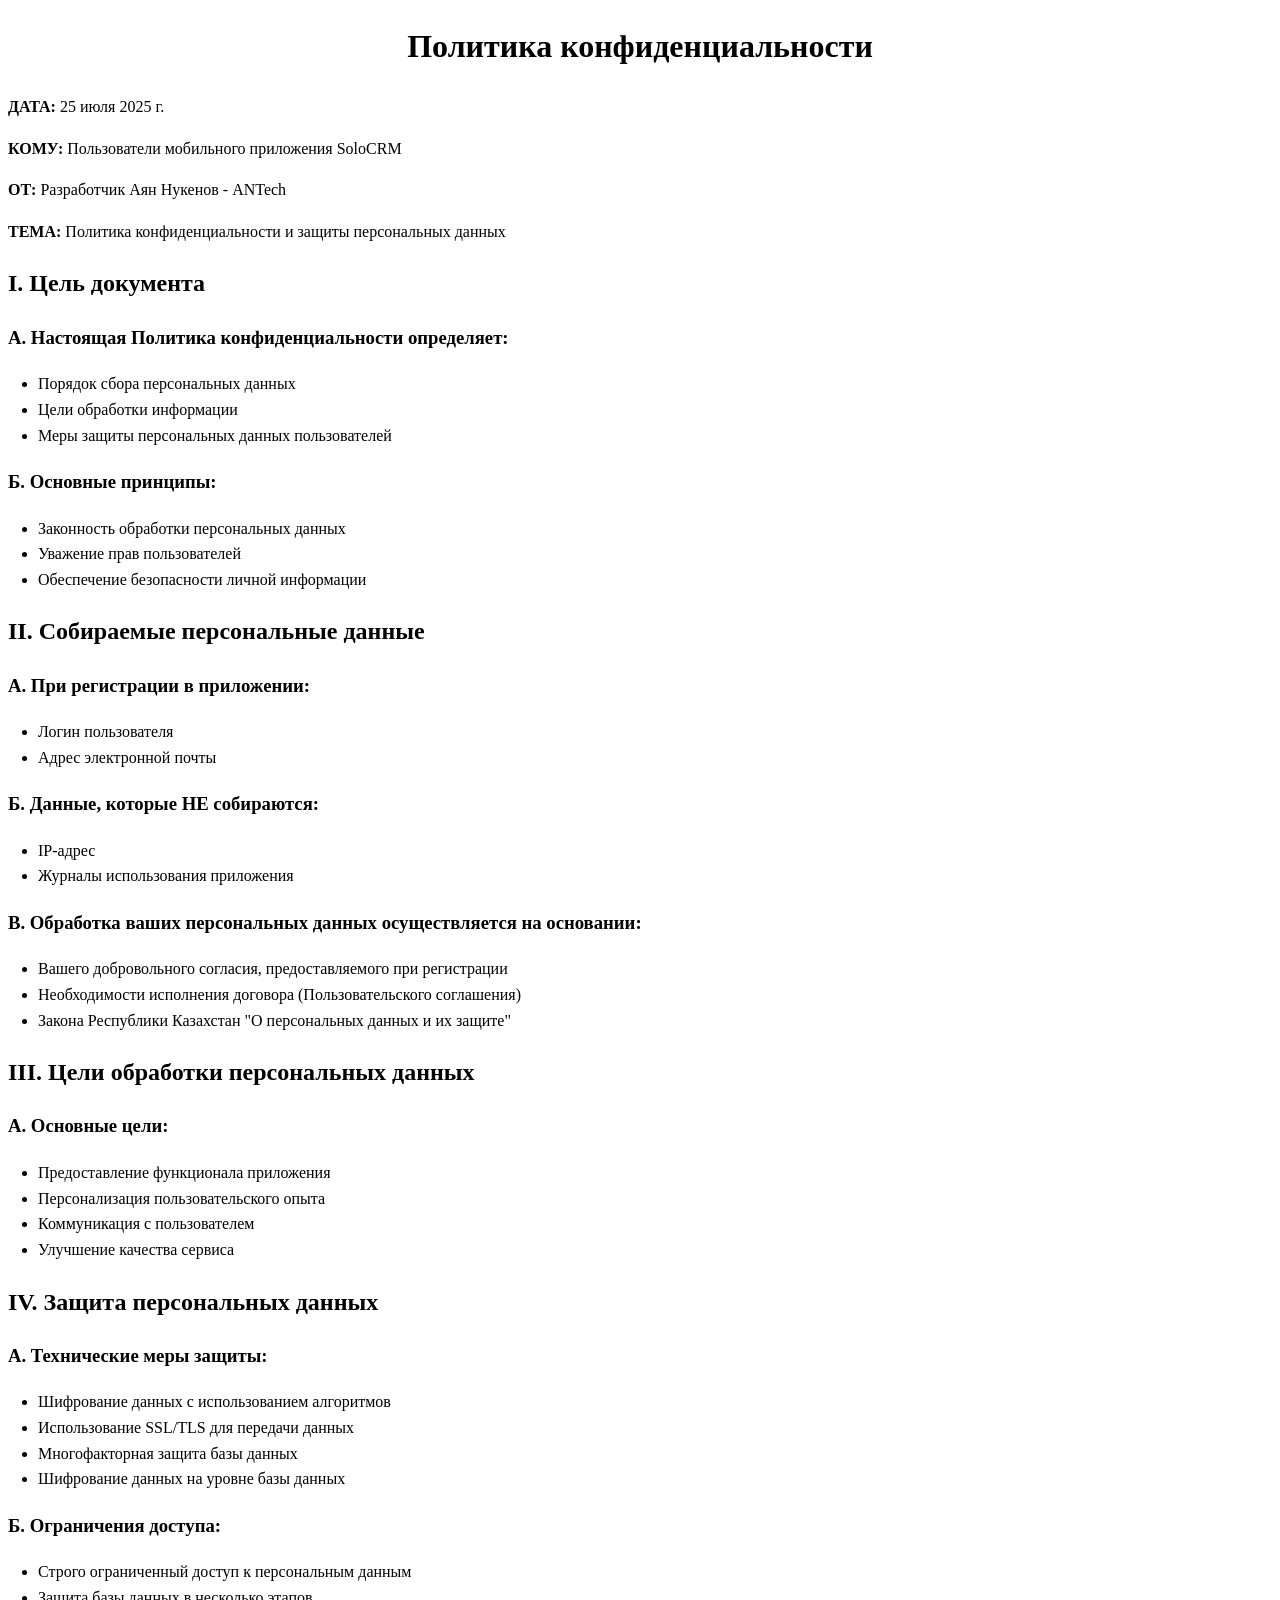
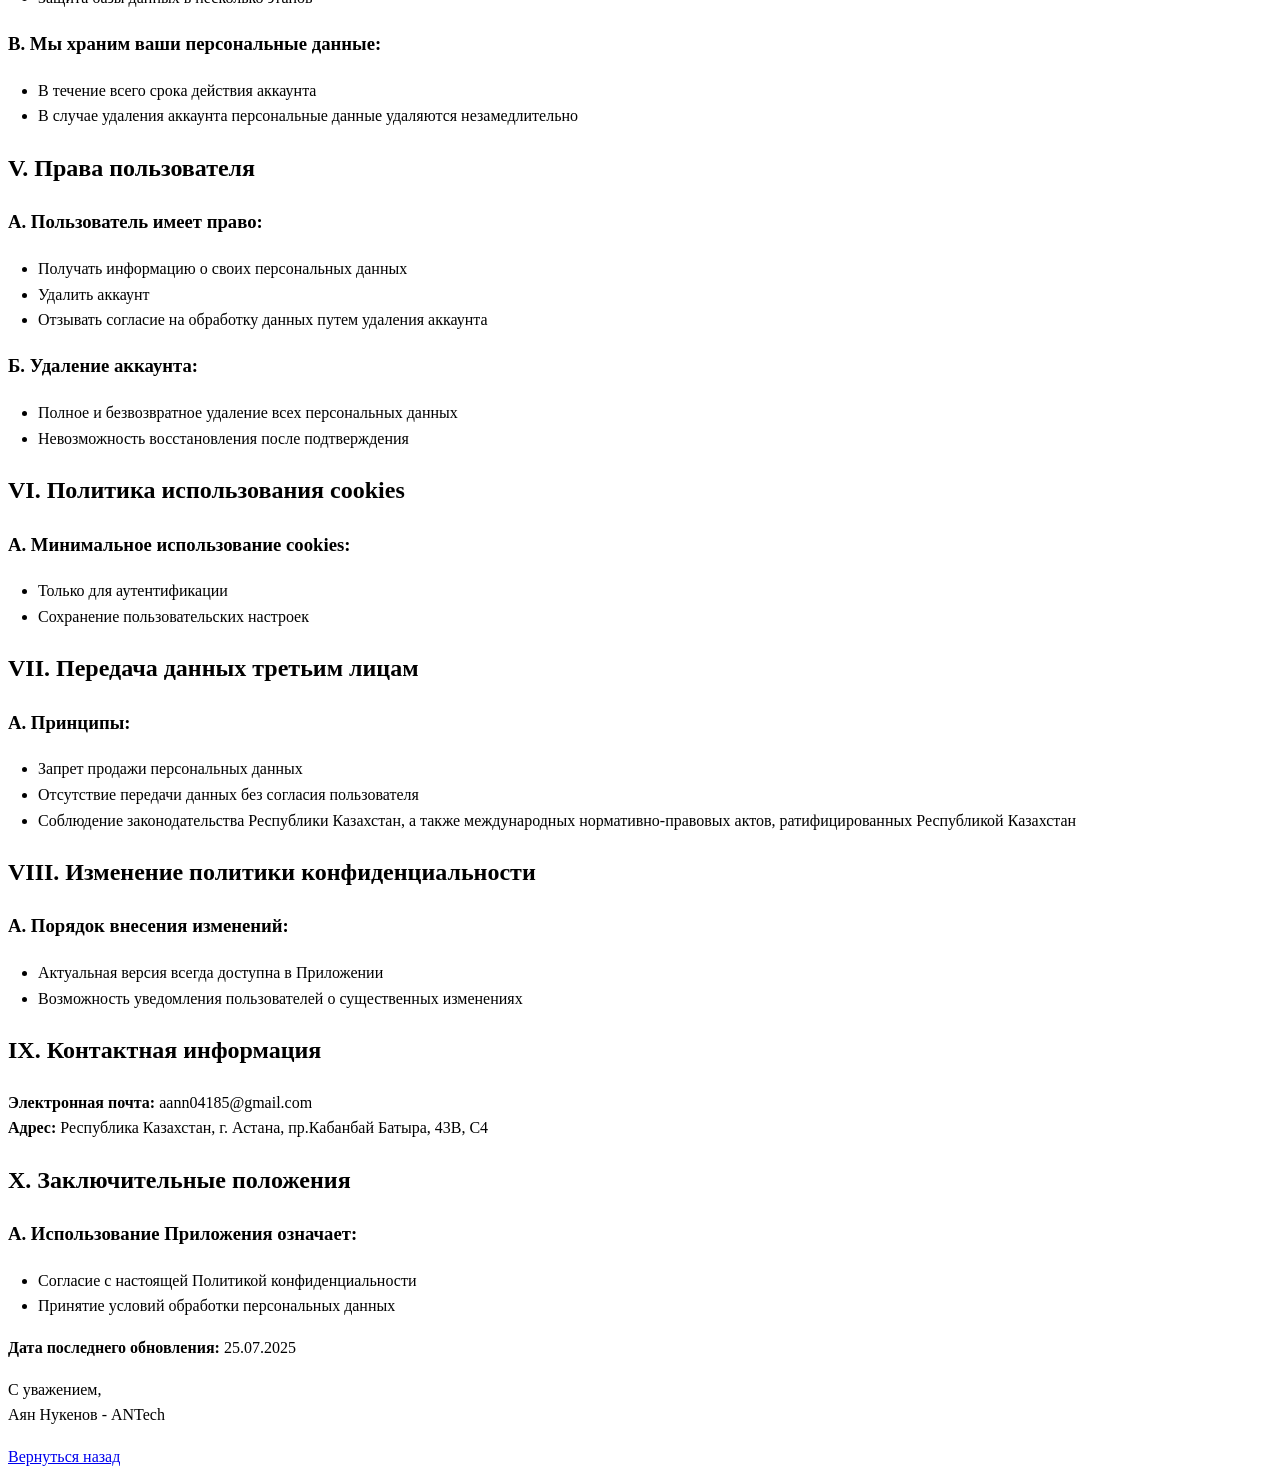
==== privacy-policy.html @ 10c6ee3a "Добавление двух страниц и стилей" ====
<!DOCTYPE html>  
<html lang="ru">  
<head>  
    <meta charset="UTF-8">  
    <meta name="viewport" content="width=device-width, initial-scale=1.0">  
    <title>Политика конфиденциальности</title>  
    <link rel="stylesheet" href="styles.css">  
    <style>  
        .document {  
            text-align: left;  
            line-height: 1.6;  
        }  
        .document h1 {  
            text-align: center;  
        }  
        .document h2 {  
            margin-top: 20px;  
            color: #000000;  
        }  
        .document ul {  
            padding-left: 30px;  
        }  
    </style>  
</head>  
<body>  
    <div class="document">  
        <h1>Политика конфиденциальности</h1>  

        <p><strong>ДАТА:</strong> 25 июля 2025 г.</p>  
        <p><strong>КОМУ:</strong> Пользователи мобильного приложения SoloCRM</p>  
        <p><strong>ОТ:</strong> Разработчик Аян Нукенов - ANTech</p>  
        <p><strong>ТЕМА:</strong> Политика конфиденциальности и защиты персональных данных</p>  

        <h2>I. Цель документа</h2>  

        <h3>А. Настоящая Политика конфиденциальности определяет:</h3>  
        <ul>  
            <li>Порядок сбора персональных данных</li>  
            <li>Цели обработки информации</li>  
            <li>Меры защиты персональных данных пользователей</li>  
        </ul>  

        <h3>Б. Основные принципы:</h3>  
        <ul>  
            <li>Законность обработки персональных данных</li>  
            <li>Уважение прав пользователей</li>  
            <li>Обеспечение безопасности личной информации</li>  
        </ul>  

        <h2>II. Собираемые персональные данные</h2>  

        <h3>А. При регистрации в приложении:</h3>  
        <ul>  
            <li>Логин пользователя</li>  
            <li>Адрес электронной почты</li>  
        </ul>  

        <h3>Б. Данные, которые НЕ собираются:</h3>  
        <ul>  
            <li>IP-адрес</li>  
            <li>Журналы использования приложения</li>  
        </ul>  

        <h3>В. Обработка ваших персональных данных осуществляется на основании:</h3>  
        <ul>  
            <li>Вашего добровольного согласия, предоставляемого при регистрации</li>  
            <li>Необходимости исполнения договора (Пользовательского соглашения)</li>  
            <li>Закона Республики Казахстан "О персональных данных и их защите"</li>  
        </ul>  

        <h2>III. Цели обработки персональных данных</h2>  

        <h3>А. Основные цели:</h3>  
        <ul>  
            <li>Предоставление функционала приложения</li>  
            <li>Персонализация пользовательского опыта</li>  
            <li>Коммуникация с пользователем</li>  
            <li>Улучшение качества сервиса</li>  
        </ul>  

        <h2>IV. Защита персональных данных</h2>  

        <h3>А. Технические меры защиты:</h3>  
        <ul>  
            <li>Шифрование данных с использованием алгоритмов</li>  
            <li>Использование SSL/TLS для передачи данных</li>  
            <li>Многофакторная защита базы данных</li>  
            <li>Шифрование данных на уровне базы данных</li>  
        </ul>  

        <h3>Б. Ограничения доступа:</h3>  
        <ul>  
            <li>Строго ограниченный доступ к персональным данным</li>  
            <li>Защита базы данных в несколько этапов</li>  
        </ul>  

        <h3>В. Мы храним ваши персональные данные: </h3>  
        <ul>  
            <li>В течение всего срока действия аккаунта</li>  
            <li>В случае удаления аккаунта персональные данные удаляются незамедлительно</li>  
        </ul>  

        <h2>V. Права пользователя</h2>  

        <h3>А. Пользователь имеет право:</h3>  
        <ul>  
            <li>Получать информацию о своих персональных данных</li>  
            <li>Удалить аккаунт</li>  
            <li>Отзывать согласие на обработку данных путем удаления аккаунта</li>  
        </ul>  

        <h3>Б. Удаление аккаунта:</h3>  
        <ul>  
            <li>Полное и безвозвратное удаление всех персональных данных</li>  
            <li>Невозможность восстановления после подтверждения</li>  
        </ul>  

        <h2>VI. Политика использования cookies</h2>  

        <h3>А. Минимальное использование cookies:</h3>  
        <ul>  
            <li>Только для аутентификации</li>  
            <li>Сохранение пользовательских настроек</li>  
        </ul>  

        <h2>VII. Передача данных третьим лицам</h2>  

        <h3>А. Принципы:</h3>  
        <ul>  
            <li>Запрет продажи персональных данных</li>  
            <li>Отсутствие передачи данных без согласия пользователя</li>  
            <li>Соблюдение законодательства Республики Казахстан, а также международных нормативно-правовых актов, ратифицированных Республикой Казахстан</li>  
        </ul>  

        <h2>VIII. Изменение политики конфиденциальности</h2>  

        <h3>А. Порядок внесения изменений:</h3>  
        <ul>  
            <li>Актуальная версия всегда доступна в Приложении</li>  
            <li>Возможность уведомления пользователей о существенных изменениях</li>  
        </ul>  

        <h2>IX. Контактная информация</h2>  

        <p><strong>Электронная почта:</strong> aann04185@gmail.com<br> 
        <strong>Адрес:</strong> Республика Казахстан, г. Астана, пр.Кабанбай Батыра, 43В, С4</p>  

        <h2>X. Заключительные положения</h2>  

        <h3>А. Использование Приложения означает:</h3>  
        <ul>  
            <li>Согласие с настоящей Политикой конфиденциальности</li>  
            <li>Принятие условий обработки персональных данных</li>  
        </ul>  

        <p><strong>Дата последнего обновления:</strong> 25.07.2025</p>  

        <p>С уважением,<br>  
        Аян Нукенов - ANTech</p>  

        <a href="index.html" class="btn">Вернуться назад</a>  
    </div>  
</body>  
</html>
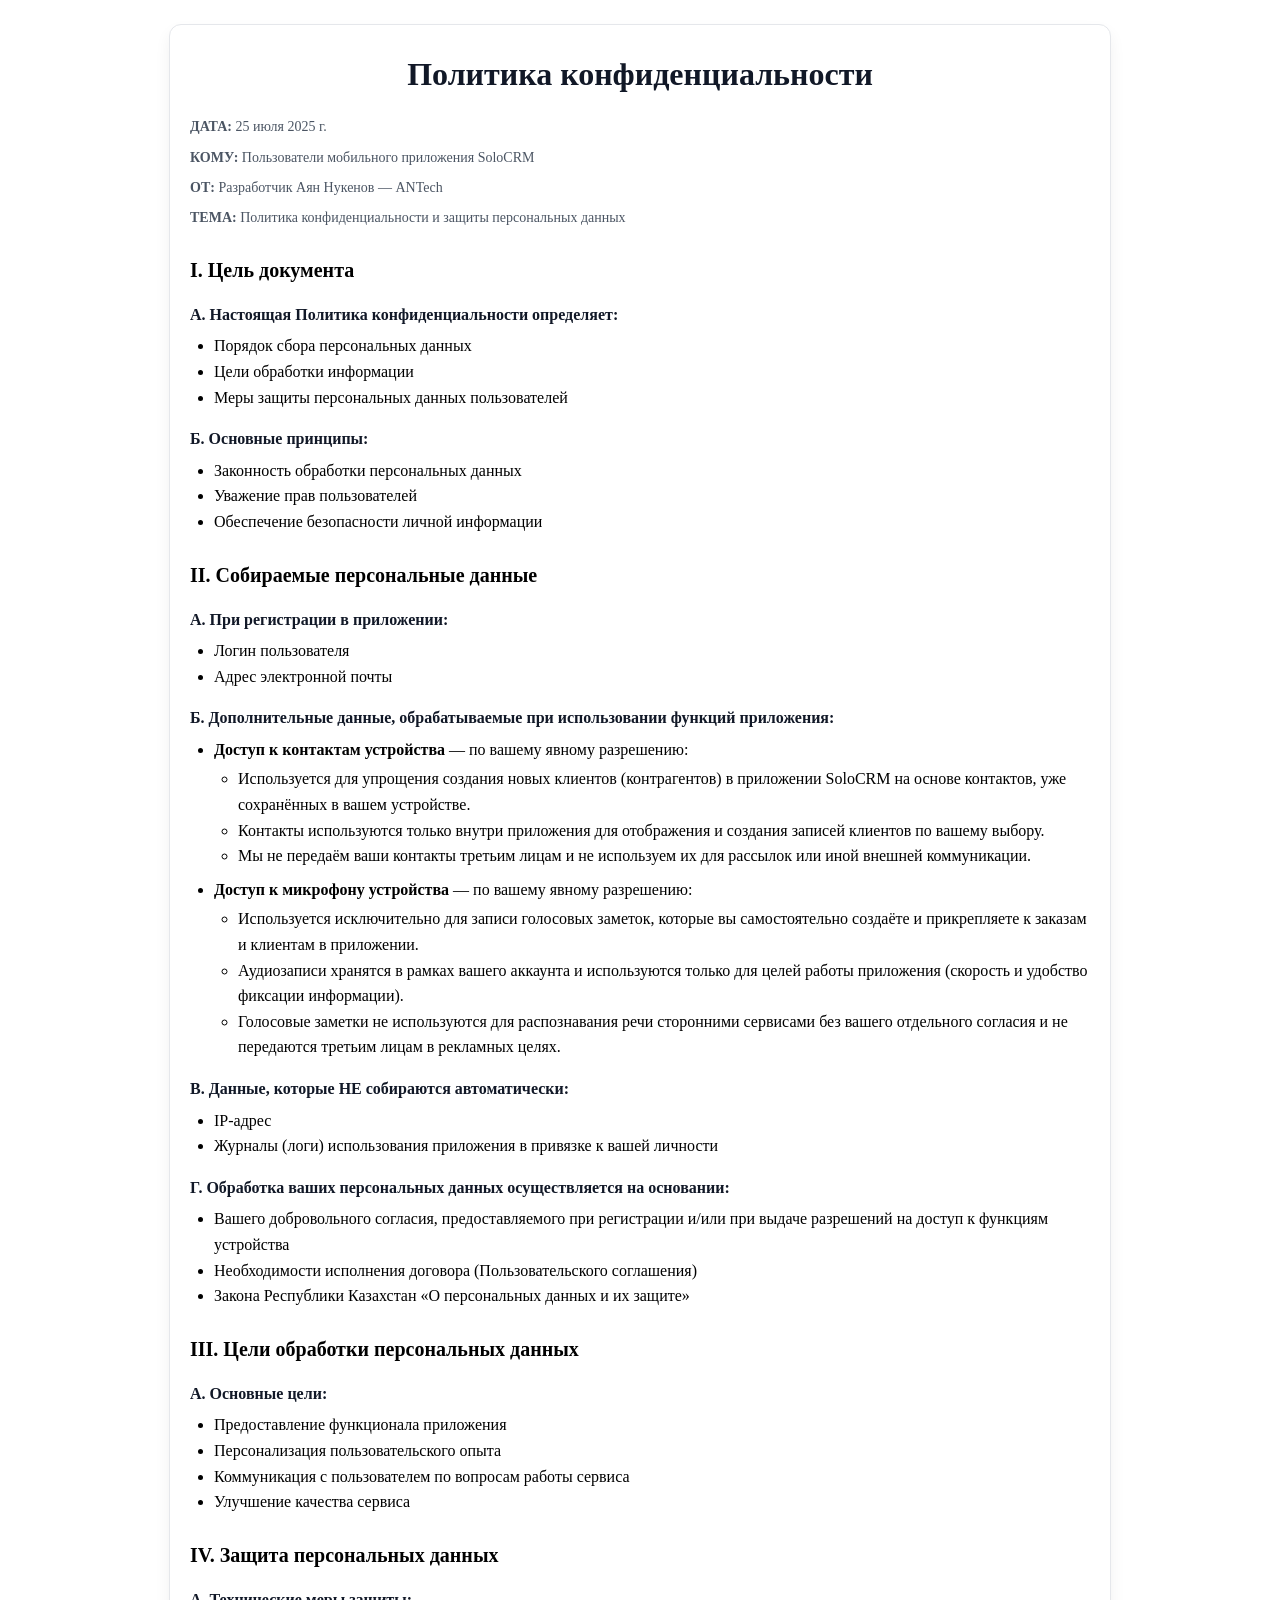
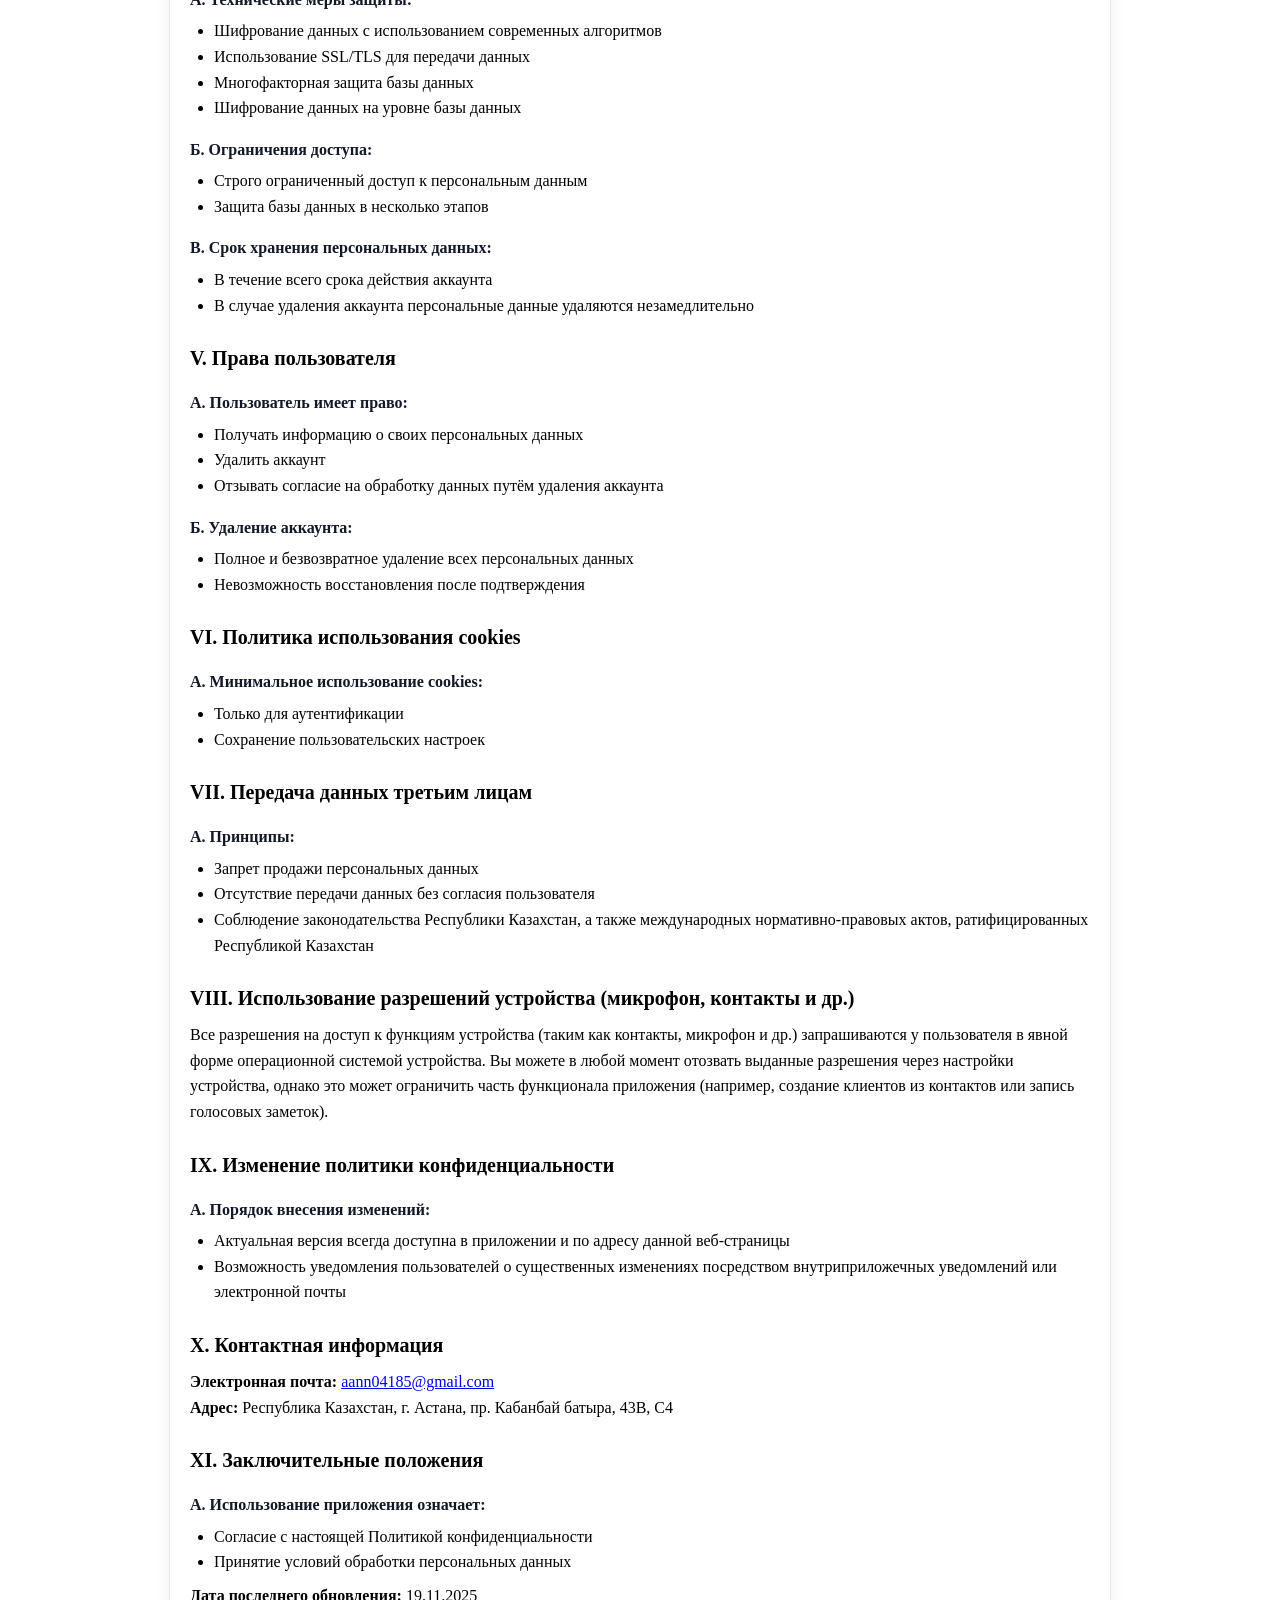
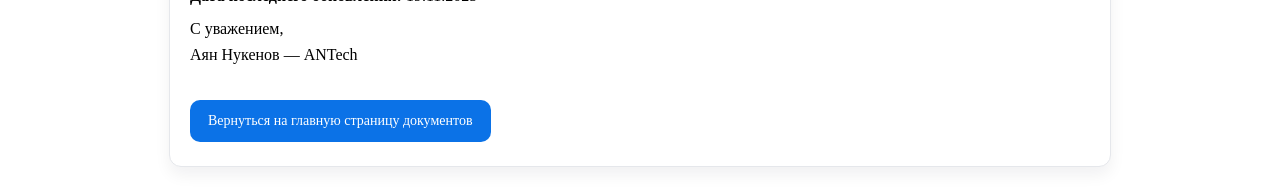
==== commit d1a7710d: "Изменения в документах" ====
--- a/privacy-policy.html
+++ b/privacy-policy.html
@@ -1,164 +1,243 @@
-<!DOCTYPE html>  
-<html lang="ru">  
-<head>  
-    <meta charset="UTF-8">  
-    <meta name="viewport" content="width=device-width, initial-scale=1.0">  
-    <title>Политика конфиденциальности</title>  
-    <link rel="stylesheet" href="styles.css">  
-    <style>  
-        .document {  
-            text-align: left;  
-            line-height: 1.6;  
-        }  
-        .document h1 {  
-            text-align: center;  
-        }  
-        .document h2 {  
-            margin-top: 20px;  
-            color: #000000;  
-        }  
-        .document ul {  
-            padding-left: 30px;  
-        }  
-    </style>  
-</head>  
-<body>  
-    <div class="document">  
-        <h1>Политика конфиденциальности</h1>  
-
-        <p><strong>ДАТА:</strong> 25 июля 2025 г.</p>  
-        <p><strong>КОМУ:</strong> Пользователи мобильного приложения SoloCRM</p>  
-        <p><strong>ОТ:</strong> Разработчик Аян Нукенов - ANTech</p>  
-        <p><strong>ТЕМА:</strong> Политика конфиденциальности и защиты персональных данных</p>  
-
-        <h2>I. Цель документа</h2>  
-
-        <h3>А. Настоящая Политика конфиденциальности определяет:</h3>  
-        <ul>  
-            <li>Порядок сбора персональных данных</li>  
-            <li>Цели обработки информации</li>  
-            <li>Меры защиты персональных данных пользователей</li>  
-        </ul>  
-
-        <h3>Б. Основные принципы:</h3>  
-        <ul>  
-            <li>Законность обработки персональных данных</li>  
-            <li>Уважение прав пользователей</li>  
-            <li>Обеспечение безопасности личной информации</li>  
-        </ul>  
-
-        <h2>II. Собираемые персональные данные</h2>  
-
-        <h3>А. При регистрации в приложении:</h3>  
-        <ul>  
-            <li>Логин пользователя</li>  
-            <li>Адрес электронной почты</li>  
-        </ul>  
-
-        <h3>Б. Данные, которые НЕ собираются:</h3>  
-        <ul>  
-            <li>IP-адрес</li>  
-            <li>Журналы использования приложения</li>  
-        </ul>  
-
-        <h3>В. Обработка ваших персональных данных осуществляется на основании:</h3>  
-        <ul>  
-            <li>Вашего добровольного согласия, предоставляемого при регистрации</li>  
-            <li>Необходимости исполнения договора (Пользовательского соглашения)</li>  
-            <li>Закона Республики Казахстан "О персональных данных и их защите"</li>  
-        </ul>  
-
-        <h2>III. Цели обработки персональных данных</h2>  
-
-        <h3>А. Основные цели:</h3>  
-        <ul>  
-            <li>Предоставление функционала приложения</li>  
-            <li>Персонализация пользовательского опыта</li>  
-            <li>Коммуникация с пользователем</li>  
-            <li>Улучшение качества сервиса</li>  
-        </ul>  
-
-        <h2>IV. Защита персональных данных</h2>  
-
-        <h3>А. Технические меры защиты:</h3>  
-        <ul>  
-            <li>Шифрование данных с использованием алгоритмов</li>  
-            <li>Использование SSL/TLS для передачи данных</li>  
-            <li>Многофакторная защита базы данных</li>  
-            <li>Шифрование данных на уровне базы данных</li>  
-        </ul>  
-
-        <h3>Б. Ограничения доступа:</h3>  
-        <ul>  
-            <li>Строго ограниченный доступ к персональным данным</li>  
-            <li>Защита базы данных в несколько этапов</li>  
-        </ul>  
-
-        <h3>В. Мы храним ваши персональные данные: </h3>  
-        <ul>  
-            <li>В течение всего срока действия аккаунта</li>  
-            <li>В случае удаления аккаунта персональные данные удаляются незамедлительно</li>  
-        </ul>  
-
-        <h2>V. Права пользователя</h2>  
-
-        <h3>А. Пользователь имеет право:</h3>  
-        <ul>  
-            <li>Получать информацию о своих персональных данных</li>  
-            <li>Удалить аккаунт</li>  
-            <li>Отзывать согласие на обработку данных путем удаления аккаунта</li>  
-        </ul>  
-
-        <h3>Б. Удаление аккаунта:</h3>  
-        <ul>  
-            <li>Полное и безвозвратное удаление всех персональных данных</li>  
-            <li>Невозможность восстановления после подтверждения</li>  
-        </ul>  
-
-        <h2>VI. Политика использования cookies</h2>  
-
-        <h3>А. Минимальное использование cookies:</h3>  
-        <ul>  
-            <li>Только для аутентификации</li>  
-            <li>Сохранение пользовательских настроек</li>  
-        </ul>  
-
-        <h2>VII. Передача данных третьим лицам</h2>  
-
-        <h3>А. Принципы:</h3>  
-        <ul>  
-            <li>Запрет продажи персональных данных</li>  
-            <li>Отсутствие передачи данных без согласия пользователя</li>  
-            <li>Соблюдение законодательства Республики Казахстан, а также международных нормативно-правовых актов, ратифицированных Республикой Казахстан</li>  
-        </ul>  
-
-        <h2>VIII. Изменение политики конфиденциальности</h2>  
-
-        <h3>А. Порядок внесения изменений:</h3>  
-        <ul>  
-            <li>Актуальная версия всегда доступна в Приложении</li>  
-            <li>Возможность уведомления пользователей о существенных изменениях</li>  
-        </ul>  
-
-        <h2>IX. Контактная информация</h2>  
-
-        <p><strong>Электронная почта:</strong> aann04185@gmail.com<br> 
-        <strong>Адрес:</strong> Республика Казахстан, г. Астана, пр.Кабанбай Батыра, 43В, С4</p>  
-
-        <h2>X. Заключительные положения</h2>  
-
-        <h3>А. Использование Приложения означает:</h3>  
-        <ul>  
-            <li>Согласие с настоящей Политикой конфиденциальности</li>  
-            <li>Принятие условий обработки персональных данных</li>  
-        </ul>  
-
-        <p><strong>Дата последнего обновления:</strong> 25.07.2025</p>  
-
-        <p>С уважением,<br>  
-        Аян Нукенов - ANTech</p>  
-
-        <a href="index.html" class="btn">Вернуться назад</a>  
-    </div>  
-</body>  
-</html>  +<!DOCTYPE html>
+<html lang="ru">
+<head>
+    <meta charset="UTF-8">
+    <meta name="viewport" content="width=device-width, initial-scale=1.0">
+    <title>Политика конфиденциальности</title>
+    <link rel="stylesheet" href="styles.css">
+    <style>
+        .document {
+            text-align: left;
+            line-height: 1.6;
+            background: #ffffff;
+            padding: 24px 20px;
+            border-radius: 12px;
+            max-width: 900px;
+            margin: 24px auto;
+            box-shadow: 0 8px 16px rgba(15, 23, 42, 0.06);
+            border: 1px solid #e5e7eb;
+        }
+        .document h1 {
+            text-align: center;
+            margin-top: 0;
+            margin-bottom: 16px;
+            color: #111827;
+        }
+        .document h2 {
+            margin-top: 24px;
+            margin-bottom: 8px;
+            color: #000000;
+            font-size: 20px;
+        }
+        .document h3 {
+            margin-top: 16px;
+            margin-bottom: 6px;
+            font-size: 16px;
+            color: #111827;
+        }
+        .document ul {
+            padding-left: 24px;
+            margin-top: 4px;
+            margin-bottom: 8px;
+        }
+        .document p {
+            margin-top: 4px;
+            margin-bottom: 8px;
+        }
+        .meta-row {
+            font-size: 14px;
+            color: #4b5563;
+        }
+        .btn-back {
+            display: inline-block;
+            margin-top: 24px;
+            padding: 10px 18px;
+            border-radius: 10px;
+            background-color: #0b72e7;
+            color: #ffffff;
+            text-decoration: none;
+            font-size: 14px;
+            font-weight: 500;
+            transition:
+                background-color 0.2s ease,
+                box-shadow 0.2s ease,
+                transform 0.1s ease;
+        }
+        .btn-back:hover {
+            background-color: #0859b5;
+            transform: translateY(-1px);
+            box-shadow: 0 8px 16px rgba(37, 99, 235, 0.35);
+        }
+    </style>
+</head>
+<body>
+    <div class="document">
+        <h1>Политика конфиденциальности</h1>
+
+        <p class="meta-row"><strong>ДАТА:</strong> 25 июля 2025 г.</p>
+        <p class="meta-row"><strong>КОМУ:</strong> Пользователи мобильного приложения SoloCRM</p>
+        <p class="meta-row"><strong>ОТ:</strong> Разработчик Аян Нукенов — ANTech</p>
+        <p class="meta-row"><strong>ТЕМА:</strong> Политика конфиденциальности и защиты персональных данных</p>
+
+        <h2>I. Цель документа</h2>
+
+        <h3>А. Настоящая Политика конфиденциальности определяет:</h3>
+        <ul>
+            <li>Порядок сбора персональных данных</li>
+            <li>Цели обработки информации</li>
+            <li>Меры защиты персональных данных пользователей</li>
+        </ul>
+
+        <h3>Б. Основные принципы:</h3>
+        <ul>
+            <li>Законность обработки персональных данных</li>
+            <li>Уважение прав пользователей</li>
+            <li>Обеспечение безопасности личной информации</li>
+        </ul>
+
+        <h2>II. Собираемые персональные данные</h2>
+
+        <h3>А. При регистрации в приложении:</h3>
+        <ul>
+            <li>Логин пользователя</li>
+            <li>Адрес электронной почты</li>
+        </ul>
+
+        <h3>Б. Дополнительные данные, обрабатываемые при использовании функций приложения:</h3>
+        <ul>
+            <li>
+                <strong>Доступ к контактам устройства</strong> — по вашему явному разрешению:
+                <ul>
+                    <li>Используется для упрощения создания новых клиентов (контрагентов) в приложении SoloCRM на основе контактов, уже сохранённых в вашем устройстве.</li>
+                    <li>Контакты используются только внутри приложения для отображения и создания записей клиентов по вашему выбору.</li>
+                    <li>Мы не передаём ваши контакты третьим лицам и не используем их для рассылок или иной внешней коммуникации.</li>
+                </ul>
+            </li>
+            <li>
+                <strong>Доступ к микрофону устройства</strong> — по вашему явному разрешению:
+                <ul>
+                    <li>Используется исключительно для записи голосовых заметок, которые вы самостоятельно создаёте и прикрепляете к заказам и клиентам в приложении.</li>
+                    <li>Аудиозаписи хранятся в рамках вашего аккаунта и используются только для целей работы приложения (скорость и удобство фиксации информации).</li>
+                    <li>Голосовые заметки не используются для распознавания речи сторонними сервисами без вашего отдельного согласия и не передаются третьим лицам в рекламных целях.</li>
+                </ul>
+            </li>
+        </ul>
+
+        <h3>В. Данные, которые НЕ собираются автоматически:</h3>
+        <ul>
+            <li>IP-адрес</li>
+            <li>Журналы (логи) использования приложения в привязке к вашей личности</li>
+        </ul>
+
+        <h3>Г. Обработка ваших персональных данных осуществляется на основании:</h3>
+        <ul>
+            <li>Вашего добровольного согласия, предоставляемого при регистрации и/или при выдаче разрешений на доступ к функциям устройства</li>
+            <li>Необходимости исполнения договора (Пользовательского соглашения)</li>
+            <li>Закона Республики Казахстан «О персональных данных и их защите»</li>
+        </ul>
+
+        <h2>III. Цели обработки персональных данных</h2>
+
+        <h3>А. Основные цели:</h3>
+        <ul>
+            <li>Предоставление функционала приложения</li>
+            <li>Персонализация пользовательского опыта</li>
+            <li>Коммуникация с пользователем по вопросам работы сервиса</li>
+            <li>Улучшение качества сервиса</li>
+        </ul>
+
+        <h2>IV. Защита персональных данных</h2>
+
+        <h3>А. Технические меры защиты:</h3>
+        <ul>
+            <li>Шифрование данных с использованием современных алгоритмов</li>
+            <li>Использование SSL/TLS для передачи данных</li>
+            <li>Многофакторная защита базы данных</li>
+            <li>Шифрование данных на уровне базы данных</li>
+        </ul>
+
+        <h3>Б. Ограничения доступа:</h3>
+        <ul>
+            <li>Строго ограниченный доступ к персональным данным</li>
+            <li>Защита базы данных в несколько этапов</li>
+        </ul>
+
+        <h3>В. Срок хранения персональных данных:</h3>
+        <ul>
+            <li>В течение всего срока действия аккаунта</li>
+            <li>В случае удаления аккаунта персональные данные удаляются незамедлительно</li>
+        </ul>
+
+        <h2>V. Права пользователя</h2>
+
+        <h3>А. Пользователь имеет право:</h3>
+        <ul>
+            <li>Получать информацию о своих персональных данных</li>
+            <li>Удалить аккаунт</li>
+            <li>Отзывать согласие на обработку данных путём удаления аккаунта</li>
+        </ul>
+
+        <h3>Б. Удаление аккаунта:</h3>
+        <ul>
+            <li>Полное и безвозвратное удаление всех персональных данных</li>
+            <li>Невозможность восстановления после подтверждения</li>
+        </ul>
+
+        <h2>VI. Политика использования cookies</h2>
+
+        <h3>А. Минимальное использование cookies:</h3>
+        <ul>
+            <li>Только для аутентификации</li>
+            <li>Сохранение пользовательских настроек</li>
+        </ul>
+
+        <h2>VII. Передача данных третьим лицам</h2>
+
+        <h3>А. Принципы:</h3>
+        <ul>
+            <li>Запрет продажи персональных данных</li>
+            <li>Отсутствие передачи данных без согласия пользователя</li>
+            <li>Соблюдение законодательства Республики Казахстан, а также международных нормативно-правовых актов, ратифицированных Республикой Казахстан</li>
+        </ul>
+
+        <h2>VIII. Использование разрешений устройства (микрофон, контакты и др.)</h2>
+        <p>
+            Все разрешения на доступ к функциям устройства (таким как контакты, микрофон и др.)
+            запрашиваются у пользователя в явной форме операционной системой устройства.
+            Вы можете в любой момент отозвать выданные разрешения через настройки устройства,
+            однако это может ограничить часть функционала приложения (например, создание клиентов
+            из контактов или запись голосовых заметок).
+        </p>
+
+        <h2>IX. Изменение политики конфиденциальности</h2>
+
+        <h3>А. Порядок внесения изменений:</h3>
+        <ul>
+            <li>Актуальная версия всегда доступна в приложении и по адресу данной веб‑страницы</li>
+            <li>Возможность уведомления пользователей о существенных изменениях посредством внутриприложечных уведомлений или электронной почты</li>
+        </ul>
+
+        <h2>X. Контактная информация</h2>
+
+        <p>
+            <strong>Электронная почта:</strong> <a href="mailto:aann04185@gmail.com">aann04185@gmail.com</a><br>
+            <strong>Адрес:</strong> Республика Казахстан, г. Астана, пр. Кабанбай батыра, 43В, С4
+        </p>
+
+        <h2>XI. Заключительные положения</h2>
+
+        <h3>А. Использование приложения означает:</h3>
+        <ul>
+            <li>Согласие с настоящей Политикой конфиденциальности</li>
+            <li>Принятие условий обработки персональных данных</li>
+        </ul>
+
+        <p><strong>Дата последнего обновления:</strong> 19.11.2025</p>
+
+        <p>С уважением,<br>
+        Аян Нукенов — ANTech</p>
+
+        <a href="index.html" class="btn-back">Вернуться на главную страницу документов</a>
+    </div>
+</body>
+</html>
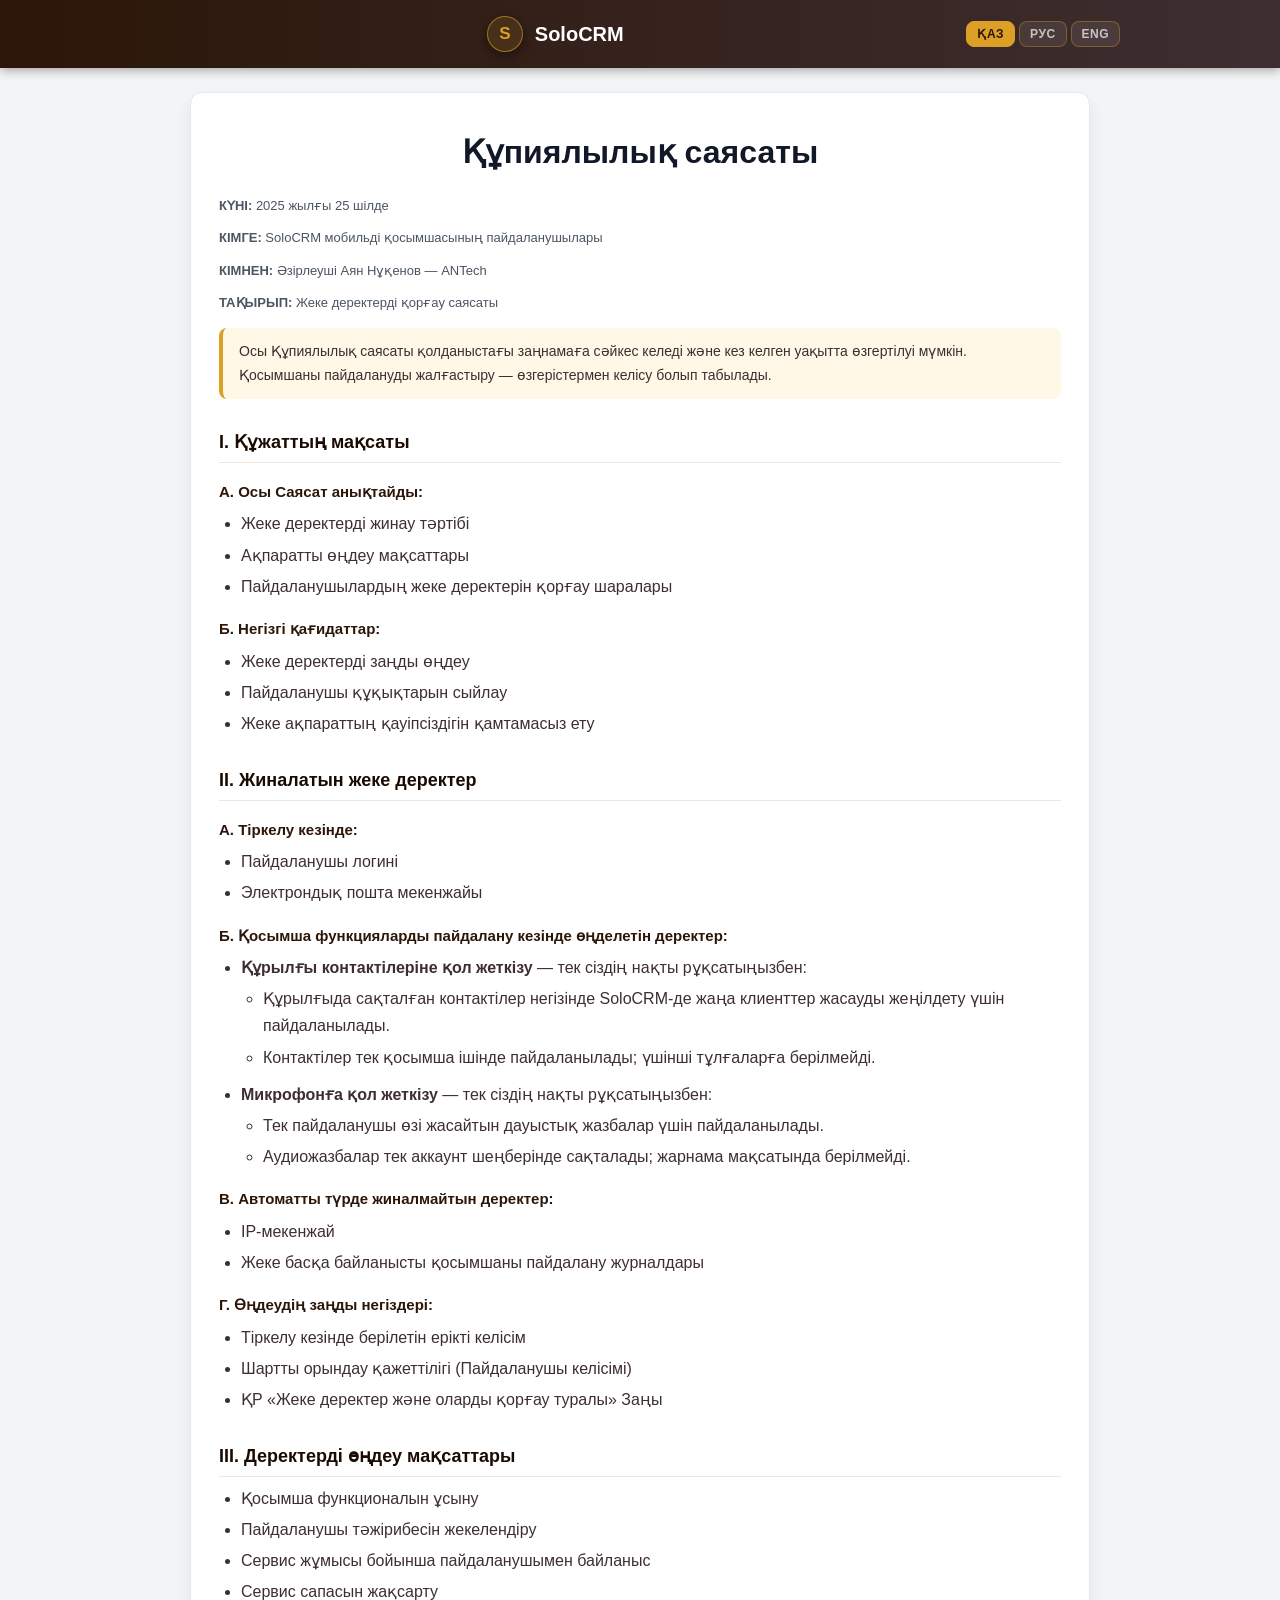
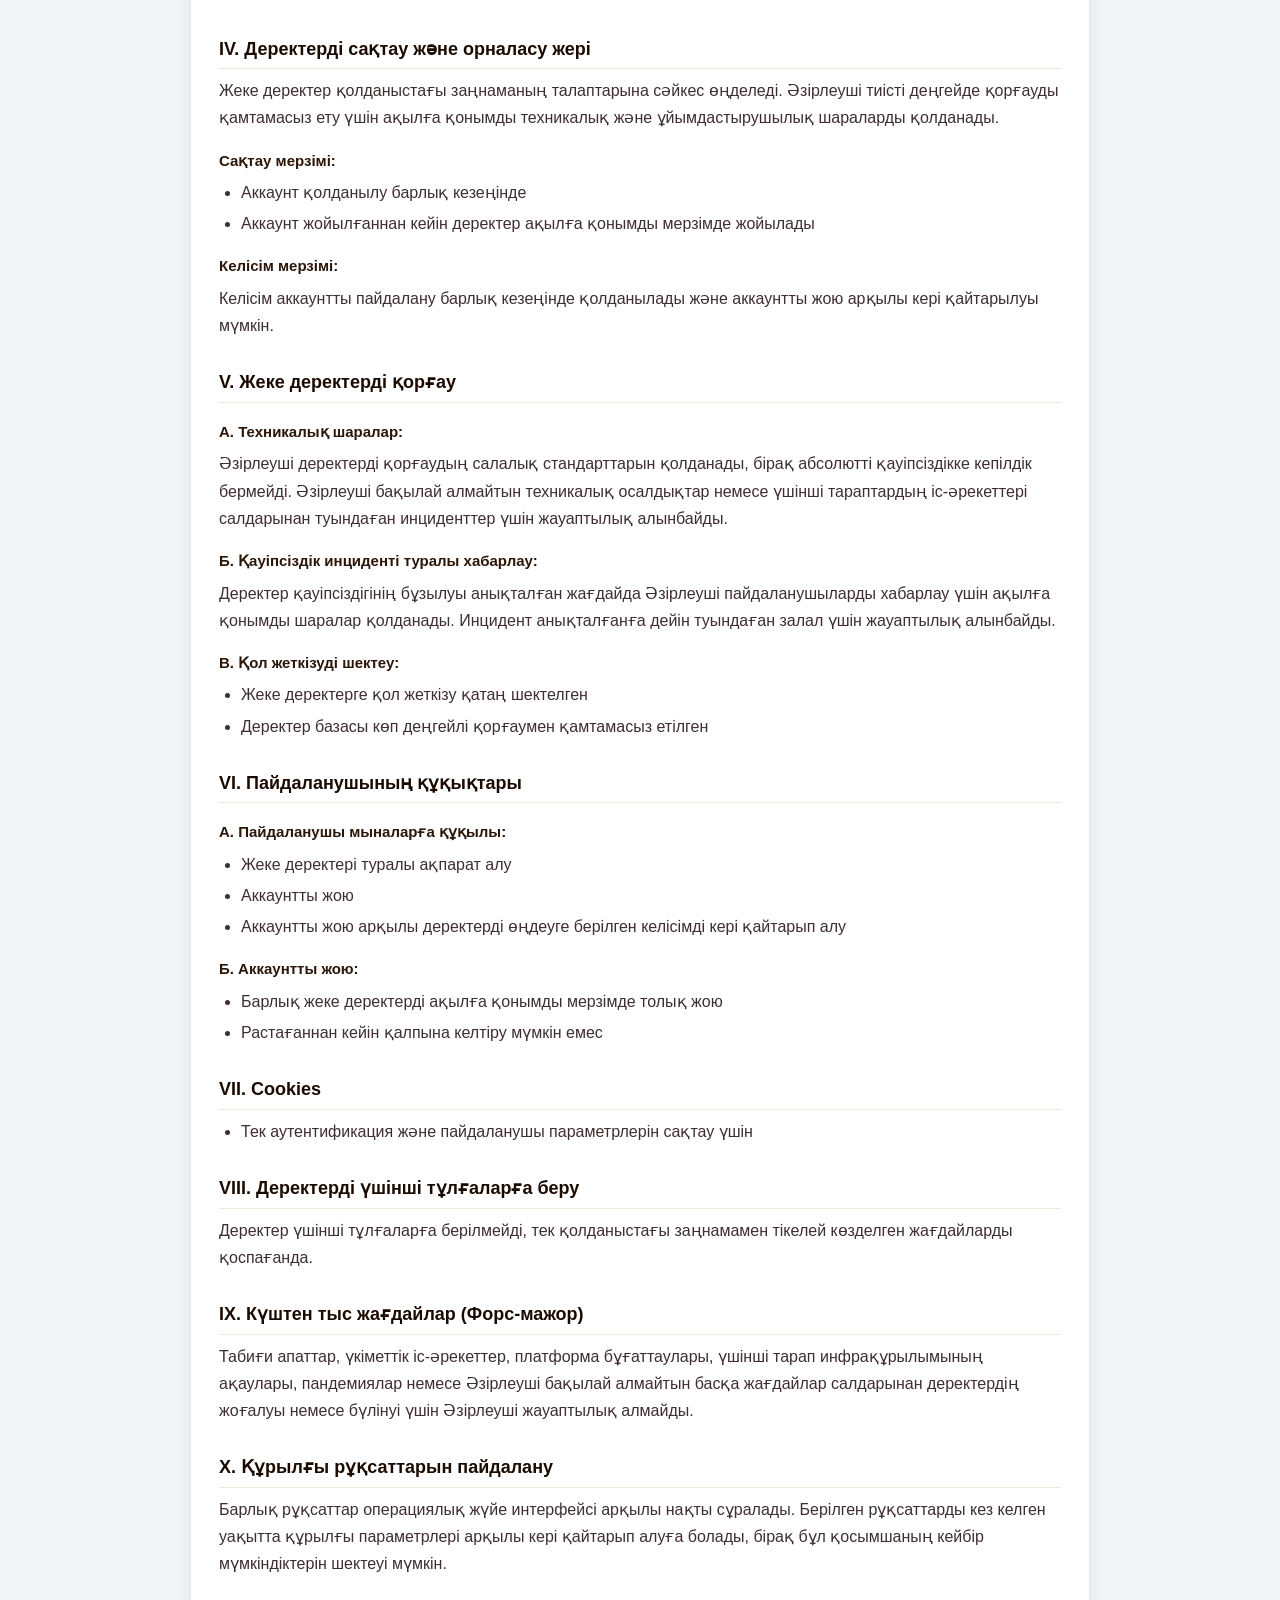
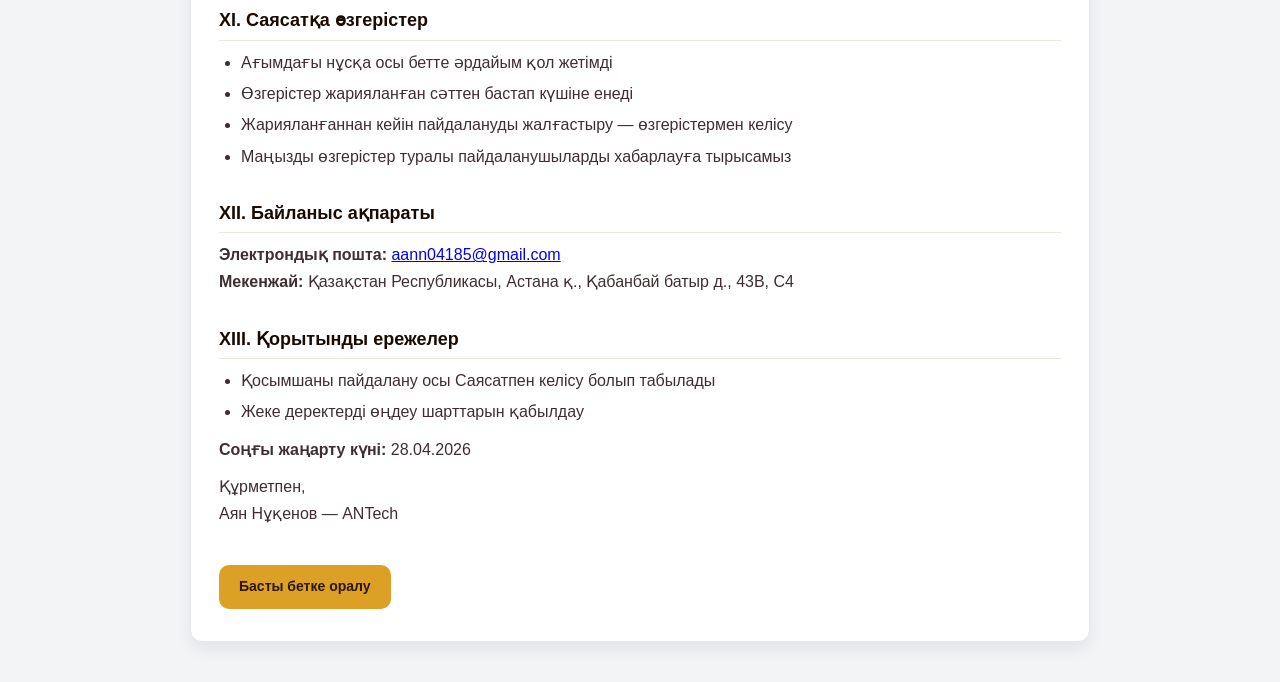
==== commit 1b65a69d: "Локализация на 3 языка" ====
--- a/privacy-policy.html
+++ b/privacy-policy.html
@@ -1,243 +1,585 @@
 <!DOCTYPE html>
-<html lang="ru">
+<html lang="kk">
 <head>
     <meta charset="UTF-8">
     <meta name="viewport" content="width=device-width, initial-scale=1.0">
-    <title>Политика конфиденциальности</title>
-    <link rel="stylesheet" href="styles.css">
+    <title>SoloCRM — Құпиялылық саясаты / Политика конфиденциальности / Privacy Policy</title>
+    <link rel="stylesheet" href="style.css">
     <style>
+        body { background: #f3f4f6; }
+        .doc-page-header {
+            background: linear-gradient(90deg, #2c1608, #3e2e31);
+            color: #fff;
+            padding: 16px;
+            box-shadow: 0 2px 10px rgba(0,0,0,.35);
+        }
+        .doc-page-header .site-header-inner {
+            max-width: 960px; margin: 0 auto; display: flex;
+            align-items: center; justify-content: space-between;
+            gap: 16px; flex-wrap: wrap;
+        }
+        .doc-page-header .brand { display: flex; align-items: center; gap: 12px; }
+        .doc-page-header .logo-circle {
+            width: 36px; height: 36px; border-radius: 50%;
+            background: rgba(221,160,38,.12); border: 1px solid rgba(221,160,38,.6);
+            display: flex; align-items: center; justify-content: center;
+            font-weight: 700; font-size: 17px; color: #dda026;
+        }
+        .doc-page-header .app-name { margin: 0; font-size: 20px; font-weight: 700; }
         .document {
-            text-align: left;
-            line-height: 1.6;
-            background: #ffffff;
-            padding: 24px 20px;
-            border-radius: 12px;
-            max-width: 900px;
-            margin: 24px auto;
-            box-shadow: 0 8px 16px rgba(15, 23, 42, 0.06);
+            text-align: left; line-height: 1.7; background: #ffffff;
+            padding: 32px 28px; border-radius: 12px; max-width: 900px;
+            margin: 24px auto 40px; box-shadow: 0 8px 16px rgba(15,23,42,.07);
             border: 1px solid #e5e7eb;
         }
-        .document h1 {
-            text-align: center;
-            margin-top: 0;
-            margin-bottom: 16px;
-            color: #111827;
-        }
+        .document h1 { text-align: center; margin-top: 0; margin-bottom: 16px; color: #111827; }
         .document h2 {
-            margin-top: 24px;
-            margin-bottom: 8px;
-            color: #000000;
-            font-size: 20px;
-        }
-        .document h3 {
-            margin-top: 16px;
-            margin-bottom: 6px;
-            font-size: 16px;
-            color: #111827;
-        }
-        .document ul {
-            padding-left: 24px;
-            margin-top: 4px;
-            margin-bottom: 8px;
-        }
-        .document p {
-            margin-top: 4px;
-            margin-bottom: 8px;
-        }
-        .meta-row {
-            font-size: 14px;
-            color: #4b5563;
-        }
+            margin-top: 28px; margin-bottom: 8px; color: #1a0a00;
+            font-size: 18px; border-bottom: 1px solid #f0e8d8; padding-bottom: 4px;
+        }
+        .document h3 { margin-top: 16px; margin-bottom: 6px; font-size: 15px; color: #2c1608; }
+        .document ul { padding-left: 22px; margin-top: 4px; margin-bottom: 10px; }
+        .document li { margin-bottom: 4px; }
+        .document p { margin-top: 4px; margin-bottom: 10px; }
+        .meta-row { font-size: 13px; color: #4b5563; margin: 3px 0; }
         .btn-back {
-            display: inline-block;
-            margin-top: 24px;
-            padding: 10px 18px;
-            border-radius: 10px;
-            background-color: #0b72e7;
-            color: #ffffff;
-            text-decoration: none;
-            font-size: 14px;
-            font-weight: 500;
-            transition:
-                background-color 0.2s ease,
-                box-shadow 0.2s ease,
-                transform 0.1s ease;
-        }
-        .btn-back:hover {
-            background-color: #0859b5;
-            transform: translateY(-1px);
-            box-shadow: 0 8px 16px rgba(37, 99, 235, 0.35);
+            display: inline-block; margin-top: 28px; padding: 10px 20px;
+            border-radius: 10px; background-color: #dda026; color: #2c1608;
+            text-decoration: none; font-size: 14px; font-weight: 600;
+            transition: background-color .2s, box-shadow .2s, transform .1s;
+        }
+        .btn-back:hover { background-color: #f0b63a; transform: translateY(-1px); box-shadow: 0 8px 18px rgba(0,0,0,.2); }
+        .notice {
+            background: #fff8e6; border-left: 4px solid #dda026;
+            border-radius: 8px; padding: 12px 16px; margin: 14px 0;
+            font-size: 14px; color: #3e2e31;
         }
     </style>
 </head>
 <body>
-    <div class="document">
-        <h1>Политика конфиденциальности</h1>
-
-        <p class="meta-row"><strong>ДАТА:</strong> 25 июля 2025 г.</p>
-        <p class="meta-row"><strong>КОМУ:</strong> Пользователи мобильного приложения SoloCRM</p>
-        <p class="meta-row"><strong>ОТ:</strong> Разработчик Аян Нукенов — ANTech</p>
-        <p class="meta-row"><strong>ТЕМА:</strong> Политика конфиденциальности и защиты персональных данных</p>
-
-        <h2>I. Цель документа</h2>
-
-        <h3>А. Настоящая Политика конфиденциальности определяет:</h3>
-        <ul>
-            <li>Порядок сбора персональных данных</li>
-            <li>Цели обработки информации</li>
-            <li>Меры защиты персональных данных пользователей</li>
-        </ul>
-
-        <h3>Б. Основные принципы:</h3>
-        <ul>
-            <li>Законность обработки персональных данных</li>
-            <li>Уважение прав пользователей</li>
-            <li>Обеспечение безопасности личной информации</li>
-        </ul>
-
-        <h2>II. Собираемые персональные данные</h2>
-
-        <h3>А. При регистрации в приложении:</h3>
-        <ul>
-            <li>Логин пользователя</li>
-            <li>Адрес электронной почты</li>
-        </ul>
-
-        <h3>Б. Дополнительные данные, обрабатываемые при использовании функций приложения:</h3>
-        <ul>
-            <li>
-                <strong>Доступ к контактам устройства</strong> — по вашему явному разрешению:
-                <ul>
-                    <li>Используется для упрощения создания новых клиентов (контрагентов) в приложении SoloCRM на основе контактов, уже сохранённых в вашем устройстве.</li>
-                    <li>Контакты используются только внутри приложения для отображения и создания записей клиентов по вашему выбору.</li>
-                    <li>Мы не передаём ваши контакты третьим лицам и не используем их для рассылок или иной внешней коммуникации.</li>
-                </ul>
-            </li>
-            <li>
-                <strong>Доступ к микрофону устройства</strong> — по вашему явному разрешению:
-                <ul>
-                    <li>Используется исключительно для записи голосовых заметок, которые вы самостоятельно создаёте и прикрепляете к заказам и клиентам в приложении.</li>
-                    <li>Аудиозаписи хранятся в рамках вашего аккаунта и используются только для целей работы приложения (скорость и удобство фиксации информации).</li>
-                    <li>Голосовые заметки не используются для распознавания речи сторонними сервисами без вашего отдельного согласия и не передаются третьим лицам в рекламных целях.</li>
-                </ul>
-            </li>
-        </ul>
-
-        <h3>В. Данные, которые НЕ собираются автоматически:</h3>
-        <ul>
-            <li>IP-адрес</li>
-            <li>Журналы (логи) использования приложения в привязке к вашей личности</li>
-        </ul>
-
-        <h3>Г. Обработка ваших персональных данных осуществляется на основании:</h3>
-        <ul>
-            <li>Вашего добровольного согласия, предоставляемого при регистрации и/или при выдаче разрешений на доступ к функциям устройства</li>
-            <li>Необходимости исполнения договора (Пользовательского соглашения)</li>
-            <li>Закона Республики Казахстан «О персональных данных и их защите»</li>
-        </ul>
-
-        <h2>III. Цели обработки персональных данных</h2>
-
-        <h3>А. Основные цели:</h3>
-        <ul>
-            <li>Предоставление функционала приложения</li>
-            <li>Персонализация пользовательского опыта</li>
-            <li>Коммуникация с пользователем по вопросам работы сервиса</li>
-            <li>Улучшение качества сервиса</li>
-        </ul>
-
-        <h2>IV. Защита персональных данных</h2>
-
-        <h3>А. Технические меры защиты:</h3>
-        <ul>
-            <li>Шифрование данных с использованием современных алгоритмов</li>
-            <li>Использование SSL/TLS для передачи данных</li>
-            <li>Многофакторная защита базы данных</li>
-            <li>Шифрование данных на уровне базы данных</li>
-        </ul>
-
-        <h3>Б. Ограничения доступа:</h3>
-        <ul>
-            <li>Строго ограниченный доступ к персональным данным</li>
-            <li>Защита базы данных в несколько этапов</li>
-        </ul>
-
-        <h3>В. Срок хранения персональных данных:</h3>
-        <ul>
-            <li>В течение всего срока действия аккаунта</li>
-            <li>В случае удаления аккаунта персональные данные удаляются незамедлительно</li>
-        </ul>
-
-        <h2>V. Права пользователя</h2>
-
-        <h3>А. Пользователь имеет право:</h3>
-        <ul>
-            <li>Получать информацию о своих персональных данных</li>
-            <li>Удалить аккаунт</li>
-            <li>Отзывать согласие на обработку данных путём удаления аккаунта</li>
-        </ul>
-
-        <h3>Б. Удаление аккаунта:</h3>
-        <ul>
-            <li>Полное и безвозвратное удаление всех персональных данных</li>
-            <li>Невозможность восстановления после подтверждения</li>
-        </ul>
-
-        <h2>VI. Политика использования cookies</h2>
-
-        <h3>А. Минимальное использование cookies:</h3>
-        <ul>
-            <li>Только для аутентификации</li>
-            <li>Сохранение пользовательских настроек</li>
-        </ul>
-
-        <h2>VII. Передача данных третьим лицам</h2>
-
-        <h3>А. Принципы:</h3>
-        <ul>
-            <li>Запрет продажи персональных данных</li>
-            <li>Отсутствие передачи данных без согласия пользователя</li>
-            <li>Соблюдение законодательства Республики Казахстан, а также международных нормативно-правовых актов, ратифицированных Республикой Казахстан</li>
-        </ul>
-
-        <h2>VIII. Использование разрешений устройства (микрофон, контакты и др.)</h2>
-        <p>
-            Все разрешения на доступ к функциям устройства (таким как контакты, микрофон и др.)
-            запрашиваются у пользователя в явной форме операционной системой устройства.
-            Вы можете в любой момент отозвать выданные разрешения через настройки устройства,
-            однако это может ограничить часть функционала приложения (например, создание клиентов
-            из контактов или запись голосовых заметок).
-        </p>
-
-        <h2>IX. Изменение политики конфиденциальности</h2>
-
-        <h3>А. Порядок внесения изменений:</h3>
-        <ul>
-            <li>Актуальная версия всегда доступна в приложении и по адресу данной веб‑страницы</li>
-            <li>Возможность уведомления пользователей о существенных изменениях посредством внутриприложечных уведомлений или электронной почты</li>
-        </ul>
-
-        <h2>X. Контактная информация</h2>
-
-        <p>
-            <strong>Электронная почта:</strong> <a href="mailto:aann04185@gmail.com">aann04185@gmail.com</a><br>
-            <strong>Адрес:</strong> Республика Казахстан, г. Астана, пр. Кабанбай батыра, 43В, С4
-        </p>
-
-        <h2>XI. Заключительные положения</h2>
-
-        <h3>А. Использование приложения означает:</h3>
-        <ul>
-            <li>Согласие с настоящей Политикой конфиденциальности</li>
-            <li>Принятие условий обработки персональных данных</li>
-        </ul>
-
-        <p><strong>Дата последнего обновления:</strong> 19.11.2025</p>
-
-        <p>С уважением,<br>
-        Аян Нукенов — ANTech</p>
-
-        <a href="index.html" class="btn-back">Вернуться на главную страницу документов</a>
+    <header class="doc-page-header">
+        <div class="site-header-inner">
+            <div class="brand">
+                <div class="logo-circle">S</div>
+                <div><h1 class="app-name">SoloCRM</h1></div>
+            </div>
+            <div class="lang-switcher"></div>
+        </div>
+    </header>
+
+    <!-- ═══════════════════════════ КАЗАХСКИЙ ═══ -->
+    <div class="lang-block" data-lang="kk">
+        <div class="document">
+            <h1>Құпиялылық саясаты</h1>
+
+            <p class="meta-row"><strong>КҮНІ:</strong> 2025 жылғы 25 шілде</p>
+            <p class="meta-row"><strong>КІМГЕ:</strong> SoloCRM мобильді қосымшасының пайдаланушылары</p>
+            <p class="meta-row"><strong>КІМНЕН:</strong> Әзірлеуші Аян Нұқенов — ANTech</p>
+            <p class="meta-row"><strong>ТАҚЫРЫП:</strong> Жеке деректерді қорғау саясаты</p>
+
+            <div class="notice">
+                Осы Құпиялылық саясаты қолданыстағы заңнамаға сәйкес келеді және кез келген уақытта
+                өзгертілуі мүмкін. Қосымшаны пайдалануды жалғастыру — өзгерістермен келісу болып табылады.
+            </div>
+
+            <h2>I. Құжаттың мақсаты</h2>
+            <h3>А. Осы Саясат анықтайды:</h3>
+            <ul>
+                <li>Жеке деректерді жинау тәртібі</li>
+                <li>Ақпаратты өңдеу мақсаттары</li>
+                <li>Пайдаланушылардың жеке деректерін қорғау шаралары</li>
+            </ul>
+            <h3>Б. Негізгі қағидаттар:</h3>
+            <ul>
+                <li>Жеке деректерді заңды өңдеу</li>
+                <li>Пайдаланушы құқықтарын сыйлау</li>
+                <li>Жеке ақпараттың қауіпсіздігін қамтамасыз ету</li>
+            </ul>
+
+            <h2>II. Жиналатын жеке деректер</h2>
+            <h3>А. Тіркелу кезінде:</h3>
+            <ul>
+                <li>Пайдаланушы логині</li>
+                <li>Электрондық пошта мекенжайы</li>
+            </ul>
+            <h3>Б. Қосымша функцияларды пайдалану кезінде өңделетін деректер:</h3>
+            <ul>
+                <li>
+                    <strong>Құрылғы контактілеріне қол жеткізу</strong> — тек сіздің нақты рұқсатыңызбен:
+                    <ul>
+                        <li>Құрылғыда сақталған контактілер негізінде SoloCRM-де жаңа клиенттер жасауды жеңілдету үшін пайдаланылады.</li>
+                        <li>Контактілер тек қосымша ішінде пайдаланылады; үшінші тұлғаларға берілмейді.</li>
+                    </ul>
+                </li>
+                <li>
+                    <strong>Микрофонға қол жеткізу</strong> — тек сіздің нақты рұқсатыңызбен:
+                    <ul>
+                        <li>Тек пайдаланушы өзі жасайтын дауыстық жазбалар үшін пайдаланылады.</li>
+                        <li>Аудиожазбалар тек аккаунт шеңберінде сақталады; жарнама мақсатында берілмейді.</li>
+                    </ul>
+                </li>
+            </ul>
+            <h3>В. Автоматты түрде жиналмайтын деректер:</h3>
+            <ul>
+                <li>IP-мекенжай</li>
+                <li>Жеке басқа байланысты қосымшаны пайдалану журналдары</li>
+            </ul>
+            <h3>Г. Өңдеудің заңды негіздері:</h3>
+            <ul>
+                <li>Тіркелу кезінде берілетін ерікті келісім</li>
+                <li>Шартты орындау қажеттілігі (Пайдаланушы келісімі)</li>
+                <li>ҚР «Жеке деректер және оларды қорғау туралы» Заңы</li>
+            </ul>
+
+            <h2>III. Деректерді өңдеу мақсаттары</h2>
+            <ul>
+                <li>Қосымша функционалын ұсыну</li>
+                <li>Пайдаланушы тәжірибесін жекелендіру</li>
+                <li>Сервис жұмысы бойынша пайдаланушымен байланыс</li>
+                <li>Сервис сапасын жақсарту</li>
+            </ul>
+
+            <h2>IV. Деректерді сақтау және орналасу жері</h2>
+            <p>
+                Жеке деректер қолданыстағы заңнаманың талаптарына сәйкес өңделеді.
+                Әзірлеуші тиісті деңгейде қорғауды қамтамасыз ету үшін ақылға қонымды
+                техникалық және ұйымдастырушылық шараларды қолданады.
+            </p>
+            <h3>Сақтау мерзімі:</h3>
+            <ul>
+                <li>Аккаунт қолданылу барлық кезеңінде</li>
+                <li>Аккаунт жойылғаннан кейін деректер ақылға қонымды мерзімде жойылады</li>
+            </ul>
+            <h3>Келісім мерзімі:</h3>
+            <p>Келісім аккаунтты пайдалану барлық кезеңінде қолданылады және аккаунтты жою арқылы кері қайтарылуы мүмкін.</p>
+
+            <h2>V. Жеке деректерді қорғау</h2>
+            <h3>А. Техникалық шаралар:</h3>
+            <p>
+                Әзірлеуші деректерді қорғаудың салалық стандарттарын қолданады, бірақ
+                абсолютті қауіпсіздікке кепілдік бермейді. Әзірлеуші бақылай алмайтын
+                техникалық осалдықтар немесе үшінші тараптардың іс-әрекеттері
+                салдарынан туындаған инциденттер үшін жауаптылық алынбайды.
+            </p>
+            <h3>Б. Қауіпсіздік инциденті туралы хабарлау:</h3>
+            <p>
+                Деректер қауіпсіздігінің бұзылуы анықталған жағдайда Әзірлеуші
+                пайдаланушыларды хабарлау үшін ақылға қонымды шаралар қолданады.
+                Инцидент анықталғанға дейін туындаған залал үшін жауаптылық алынбайды.
+            </p>
+            <h3>В. Қол жеткізуді шектеу:</h3>
+            <ul>
+                <li>Жеке деректерге қол жеткізу қатаң шектелген</li>
+                <li>Деректер базасы көп деңгейлі қорғаумен қамтамасыз етілген</li>
+            </ul>
+
+            <h2>VI. Пайдаланушының құқықтары</h2>
+            <h3>А. Пайдаланушы мыналарға құқылы:</h3>
+            <ul>
+                <li>Жеке деректері туралы ақпарат алу</li>
+                <li>Аккаунтты жою</li>
+                <li>Аккаунтты жою арқылы деректерді өңдеуге берілген келісімді кері қайтарып алу</li>
+            </ul>
+            <h3>Б. Аккаунтты жою:</h3>
+            <ul>
+                <li>Барлық жеке деректерді ақылға қонымды мерзімде толық жою</li>
+                <li>Растағаннан кейін қалпына келтіру мүмкін емес</li>
+            </ul>
+
+            <h2>VII. Cookies</h2>
+            <ul>
+                <li>Тек аутентификация және пайдаланушы параметрлерін сақтау үшін</li>
+            </ul>
+
+            <h2>VIII. Деректерді үшінші тұлғаларға беру</h2>
+            <p>
+                Деректер үшінші тұлғаларға берілмейді, тек қолданыстағы заңнамамен
+                тікелей көзделген жағдайларды қоспағанда.
+            </p>
+
+            <h2>IX. Күштен тыс жағдайлар (Форс-мажор)</h2>
+            <p>
+                Табиғи апаттар, үкіметтік іс-әрекеттер, платформа бұғаттаулары,
+                үшінші тарап инфрақұрылымының ақаулары, пандемиялар немесе
+                Әзірлеуші бақылай алмайтын басқа жағдайлар салдарынан деректердің
+                жоғалуы немесе бүлінуі үшін Әзірлеуші жауаптылық алмайды.
+            </p>
+
+            <h2>X. Құрылғы рұқсаттарын пайдалану</h2>
+            <p>
+                Барлық рұқсаттар операциялық жүйе интерфейсі арқылы нақты сұралады.
+                Берілген рұқсаттарды кез келген уақытта құрылғы параметрлері арқылы
+                кері қайтарып алуға болады, бірақ бұл қосымшаның кейбір мүмкіндіктерін шектеуі мүмкін.
+            </p>
+
+            <h2>XI. Саясатқа өзгерістер</h2>
+            <ul>
+                <li>Ағымдағы нұсқа осы беттe әрдайым қол жетімді</li>
+                <li>Өзгерістер жарияланған сәттен бастап күшіне енеді</li>
+                <li>Жарияланғаннан кейін пайдалануды жалғастыру — өзгерістермен келісу</li>
+                <li>Маңызды өзгерістер туралы пайдаланушыларды хабарлауға тырысамыз</li>
+            </ul>
+
+            <h2>XII. Байланыс ақпараты</h2>
+            <p>
+                <strong>Электрондық пошта:</strong> <a href="mailto:aann04185@gmail.com">aann04185@gmail.com</a><br>
+                <strong>Мекенжай:</strong> Қазақстан Республикасы, Астана қ., Қабанбай батыр д., 43В, С4
+            </p>
+
+            <h2>XIII. Қорытынды ережелер</h2>
+            <ul>
+                <li>Қосымшаны пайдалану осы Саясатпен келісу болып табылады</li>
+                <li>Жеке деректерді өңдеу шарттарын қабылдау</li>
+            </ul>
+
+            <p><strong>Соңғы жаңарту күні:</strong> 28.04.2026</p>
+            <p>Құрметпен,<br>Аян Нұқенов — ANTech</p>
+            <a href="index.html" class="btn-back">Басты бетке оралу</a>
+        </div>
     </div>
+
+    <!-- ═══════════════════════════ РУССКИЙ ═══ -->
+    <div class="lang-block" data-lang="ru">
+        <div class="document">
+            <h1>Политика конфиденциальности</h1>
+
+            <p class="meta-row"><strong>ДАТА:</strong> 25 июля 2025 г.</p>
+            <p class="meta-row"><strong>КОМУ:</strong> Пользователи мобильного приложения SoloCRM</p>
+            <p class="meta-row"><strong>ОТ:</strong> Разработчик Аян Нукенов — ANTech</p>
+            <p class="meta-row"><strong>ТЕМА:</strong> Политика конфиденциальности и защиты персональных данных</p>
+
+            <div class="notice">
+                Настоящая Политика соответствует действующему законодательству и может быть изменена
+                в любое время. Продолжение использования приложения означает согласие с изменениями.
+            </div>
+
+            <h2>I. Цель документа</h2>
+            <h3>А. Настоящая Политика определяет:</h3>
+            <ul>
+                <li>Порядок сбора персональных данных</li>
+                <li>Цели обработки информации</li>
+                <li>Меры защиты персональных данных пользователей</li>
+            </ul>
+            <h3>Б. Основные принципы:</h3>
+            <ul>
+                <li>Законность обработки персональных данных</li>
+                <li>Уважение прав пользователей</li>
+                <li>Обеспечение безопасности личной информации</li>
+            </ul>
+
+            <h2>II. Собираемые персональные данные</h2>
+            <h3>А. При регистрации в приложении:</h3>
+            <ul>
+                <li>Логин пользователя</li>
+                <li>Адрес электронной почты</li>
+            </ul>
+            <h3>Б. Дополнительные данные при использовании функций:</h3>
+            <ul>
+                <li>
+                    <strong>Доступ к контактам устройства</strong> — по явному разрешению пользователя:
+                    <ul>
+                        <li>Используется для упрощения создания клиентов на основе контактов устройства.</li>
+                        <li>Контакты используются только внутри приложения; не передаются третьим лицам и не используются для рассылок.</li>
+                    </ul>
+                </li>
+                <li>
+                    <strong>Доступ к микрофону</strong> — по явному разрешению пользователя:
+                    <ul>
+                        <li>Исключительно для записи голосовых заметок, создаваемых пользователем самостоятельно.</li>
+                        <li>Аудиозаписи хранятся в рамках аккаунта; в рекламных целях не передаются.</li>
+                        <li>Без отдельного согласия голосовые заметки не обрабатываются сторонними сервисами.</li>
+                    </ul>
+                </li>
+            </ul>
+            <h3>В. Данные, которые НЕ собираются автоматически:</h3>
+            <ul>
+                <li>IP-адрес</li>
+                <li>Журналы использования в привязке к личности пользователя</li>
+            </ul>
+            <h3>Г. Основания обработки:</h3>
+            <ul>
+                <li>Добровольное согласие при регистрации и/или предоставлении разрешений</li>
+                <li>Необходимость исполнения Пользовательского соглашения</li>
+                <li>Закон РК «О персональных данных и их защите»</li>
+            </ul>
+
+            <h2>III. Цели обработки персональных данных</h2>
+            <ul>
+                <li>Предоставление функционала приложения</li>
+                <li>Персонализация пользовательского опыта</li>
+                <li>Коммуникация по вопросам работы сервиса</li>
+                <li>Улучшение качества сервиса</li>
+            </ul>
+
+            <h2>IV. Хранение данных</h2>
+            <p>
+                Персональные данные обрабатываются в соответствии с требованиями применимого
+                законодательства. Разработчик применяет разумные технические и организационные
+                меры для обеспечения надлежащего уровня защиты.
+            </p>
+            <h3>Срок хранения:</h3>
+            <ul>
+                <li>В течение всего срока действия аккаунта</li>
+                <li>После удаления аккаунта данные удаляются в разумные сроки</li>
+            </ul>
+            <h3>Срок действия согласия:</h3>
+            <p>Согласие действует на весь период использования аккаунта и может быть отозвано путём его удаления.</p>
+
+            <h2>V. Защита персональных данных</h2>
+            <h3>А. Технические меры:</h3>
+            <p>
+                Разработчик применяет отраслевые стандарты защиты данных, однако не гарантирует
+                абсолютную защиту. Ответственность за инциденты, возникшие вследствие
+                технических уязвимостей или действий третьих лиц вне зоны контроля
+                Разработчика, не несётся.
+            </p>
+            <h3>Б. Уведомление об инцидентах безопасности:</h3>
+            <p>
+                При выявлении нарушения безопасности Разработчик принимает разумные меры
+                для уведомления пользователей. Ответственность за ущерб, возникший до
+                момента обнаружения инцидента, не несётся.
+            </p>
+            <h3>В. Ограничения доступа:</h3>
+            <ul>
+                <li>Строго ограниченный доступ к персональным данным</li>
+                <li>Многоуровневая защита базы данных</li>
+            </ul>
+
+            <h2>VI. Права пользователя</h2>
+            <h3>А. Пользователь имеет право:</h3>
+            <ul>
+                <li>Получать информацию о своих персональных данных</li>
+                <li>Удалить аккаунт</li>
+                <li>Отозвать согласие путём удаления аккаунта</li>
+            </ul>
+            <h3>Б. Удаление аккаунта:</h3>
+            <ul>
+                <li>Полное и безвозвратное удаление данных в разумные сроки</li>
+                <li>Восстановление после подтверждения невозможно</li>
+            </ul>
+
+            <h2>VII. Cookies</h2>
+            <ul>
+                <li>Минимальное использование — только для аутентификации и сохранения настроек</li>
+            </ul>
+
+            <h2>VIII. Передача данных третьим лицам</h2>
+            <p>
+                Данные не передаются третьим лицам за исключением случаев, прямо предусмотренных
+                применимым законодательством.
+            </p>
+
+            <h2>IX. Форс-мажор</h2>
+            <p>
+                Разработчик не несёт ответственности за утрату или нарушение целостности
+                данных вследствие обстоятельств непреодолимой силы, включая стихийные
+                бедствия, действия властей, блокировки платформ, сбои инфраструктуры
+                третьих лиц, пандемии и иные события, не зависящие от воли Разработчика.
+            </p>
+
+            <h2>X. Использование разрешений устройства</h2>
+            <p>
+                Все разрешения запрашиваются в явном виде через операционную систему.
+                Пользователь вправе отозвать их через настройки устройства в любой момент,
+                что может ограничить часть функционала приложения.
+            </p>
+
+            <h2>XI. Изменение политики</h2>
+            <ul>
+                <li>Актуальная версия всегда доступна на данной странице</li>
+                <li>Изменения вступают в силу с момента публикации</li>
+                <li>Продолжение использования после публикации означает согласие с изменениями</li>
+                <li>О существенных изменениях Разработчик по возможности уведомляет пользователей</li>
+            </ul>
+
+            <h2>XII. Контактная информация</h2>
+            <p>
+                <strong>Электронная почта:</strong> <a href="mailto:aann04185@gmail.com">aann04185@gmail.com</a><br>
+                <strong>Адрес:</strong> Республика Казахстан, г. Астана, пр. Кабанбай батыра, 43В, С4
+            </p>
+
+            <h2>XIII. Заключительные положения</h2>
+            <ul>
+                <li>Использование приложения означает согласие с настоящей Политикой</li>
+                <li>Принятие условий обработки персональных данных</li>
+            </ul>
+
+            <p><strong>Дата последнего обновления:</strong> 28.04.2026</p>
+            <p>С уважением,<br>Аян Нукенов — ANTech</p>
+            <a href="index.html" class="btn-back">Вернуться на главную</a>
+        </div>
+    </div>
+
+    <!-- ═══════════════════════════ ENGLISH ═══ -->
+    <div class="lang-block" data-lang="en">
+        <div class="document">
+            <h1>Privacy Policy</h1>
+
+            <p class="meta-row"><strong>DATE:</strong> July 25, 2025</p>
+            <p class="meta-row"><strong>TO:</strong> Users of the SoloCRM mobile application</p>
+            <p class="meta-row"><strong>FROM:</strong> Developer Ayan Nukenov — ANTech</p>
+            <p class="meta-row"><strong>RE:</strong> Privacy and Personal Data Protection Policy</p>
+
+            <div class="notice">
+                This Privacy Policy complies with applicable law and may be updated at any time.
+                Continued use of the application constitutes acceptance of any changes.
+            </div>
+
+            <h2>I. Purpose of This Document</h2>
+            <h3>A. This Policy defines:</h3>
+            <ul>
+                <li>How personal data is collected</li>
+                <li>Purposes of data processing</li>
+                <li>Measures to protect users' personal data</li>
+            </ul>
+            <h3>B. Core principles:</h3>
+            <ul>
+                <li>Lawful processing of personal data</li>
+                <li>Respect for user rights</li>
+                <li>Security of personal information</li>
+            </ul>
+
+            <h2>II. Personal Data Collected</h2>
+            <h3>A. Upon registration:</h3>
+            <ul>
+                <li>Username / login</li>
+                <li>Email address</li>
+            </ul>
+            <h3>B. Additional data processed when using app features:</h3>
+            <ul>
+                <li>
+                    <strong>Device contacts access</strong> — only with your explicit permission:
+                    <ul>
+                        <li>Used solely to simplify creation of new clients from contacts already on your device.</li>
+                        <li>Contacts are used only within the app; not shared with third parties or used for marketing.</li>
+                    </ul>
+                </li>
+                <li>
+                    <strong>Microphone access</strong> — only with your explicit permission:
+                    <ul>
+                        <li>Used exclusively for voice notes you create and attach to orders and clients.</li>
+                        <li>Recordings are stored within your account only; not shared for advertising purposes.</li>
+                        <li>Voice notes are not processed by third-party services without your separate consent.</li>
+                    </ul>
+                </li>
+            </ul>
+            <h3>C. Data NOT collected automatically:</h3>
+            <ul>
+                <li>IP address</li>
+                <li>Usage logs tied to your identity</li>
+            </ul>
+            <h3>D. Legal basis for processing:</h3>
+            <ul>
+                <li>Your voluntary consent at registration and/or when granting permissions</li>
+                <li>Performance of the Terms of Use agreement</li>
+                <li>Law of the Republic of Kazakhstan "On Personal Data and its Protection"</li>
+            </ul>
+
+            <h2>III. Purposes of Processing</h2>
+            <ul>
+                <li>Providing app functionality</li>
+                <li>Personalising user experience</li>
+                <li>Communicating about service matters</li>
+                <li>Improving service quality</li>
+            </ul>
+
+            <h2>IV. Data Storage</h2>
+            <p>
+                Personal data is processed in accordance with applicable law. The Developer applies
+                reasonable technical and organisational measures to ensure an appropriate level of protection.
+            </p>
+            <h3>Retention period:</h3>
+            <ul>
+                <li>For the entire duration of the active account</li>
+                <li>After account deletion, data is removed within a reasonable timeframe</li>
+            </ul>
+            <h3>Consent duration:</h3>
+            <p>Consent remains valid throughout the account lifetime and may be withdrawn by deleting the account.</p>
+
+            <h2>V. Data Security</h2>
+            <h3>A. Technical measures:</h3>
+            <p>
+                The Developer applies industry-standard data protection practices but does not
+                guarantee absolute security. The Developer is not liable for incidents arising
+                from vulnerabilities or third-party actions beyond its control.
+            </p>
+            <h3>B. Security incident notification:</h3>
+            <p>
+                If a security breach is detected, the Developer will take reasonable steps to
+                notify affected users. The Developer is not liable for damages arising prior
+                to detection of the incident.
+            </p>
+            <h3>C. Access controls:</h3>
+            <ul>
+                <li>Strictly limited access to personal data</li>
+                <li>Multi-layer database protection</li>
+            </ul>
+
+            <h2>VI. User Rights</h2>
+            <h3>A. You have the right to:</h3>
+            <ul>
+                <li>Obtain information about your personal data</li>
+                <li>Delete your account</li>
+                <li>Withdraw consent by deleting your account</li>
+            </ul>
+            <h3>B. Account deletion:</h3>
+            <ul>
+                <li>Complete and irreversible removal of data within a reasonable timeframe</li>
+                <li>Recovery is not possible after confirmation</li>
+            </ul>
+
+            <h2>VII. Cookies</h2>
+            <ul>
+                <li>Minimal use — only for authentication and saving preferences</li>
+            </ul>
+
+            <h2>VIII. Sharing with Third Parties</h2>
+            <p>
+                Data is not shared with third parties except where expressly required
+                by applicable law.
+            </p>
+
+            <h2>IX. Force Majeure</h2>
+            <p>
+                The Developer is not liable for loss or corruption of data resulting from
+                circumstances beyond its reasonable control, including natural disasters,
+                governmental actions, platform blockages, third-party infrastructure failures,
+                pandemics, or other unforeseeable events.
+            </p>
+
+            <h2>X. Device Permissions</h2>
+            <p>
+                All permissions are requested explicitly via the operating system interface.
+                You may revoke them at any time through device settings, which may limit
+                certain app features.
+            </p>
+
+            <h2>XI. Policy Changes</h2>
+            <ul>
+                <li>The current version is always available on this page</li>
+                <li>Changes take effect upon publication</li>
+                <li>Continued use after publication constitutes acceptance of changes</li>
+                <li>The Developer will endeavour to notify users of material changes</li>
+            </ul>
+
+            <h2>XII. Contact Information</h2>
+            <p>
+                <strong>Email:</strong> <a href="mailto:aann04185@gmail.com">aann04185@gmail.com</a><br>
+                <strong>Address:</strong> Republic of Kazakhstan, Astana, Kabanbay Batyr Ave., 43B, C4
+            </p>
+
+            <h2>XIII. Final Provisions</h2>
+            <ul>
+                <li>Use of the application constitutes acceptance of this Policy</li>
+                <li>Acceptance of the terms of personal data processing</li>
+            </ul>
+
+            <p><strong>Last updated:</strong> 28.04.2026</p>
+            <p>Sincerely,<br>Ayan Nukenov — ANTech</p>
+            <a href="index.html" class="btn-back">Back to main page</a>
+        </div>
+    </div>
+
+    <script src="js/i18n.js"></script>
 </body>
-</html>+</html>
--- a/style.css
+++ b/style.css
@@ -0,0 +1,310 @@
+*,
+*::before,
+*::after {
+  box-sizing: border-box;
+}
+
+html,
+body {
+  margin: 0;
+  padding: 0;
+}
+
+body {
+  font-family: -apple-system, BlinkMacSystemFont, "SF Pro Text",
+    "Segoe UI", Roboto, Oxygen, Ubuntu, Cantarell, "Open Sans",
+    "Helvetica Neue", sans-serif;
+  line-height: 1.6;
+  color: #3e2e31; /* основной текст в палитре */
+  background: #f3f4f6;
+}
+
+/* Фон только для главной страницы */
+body.legal-home {
+  background:
+    radial-gradient(circle at top left, rgba(221, 160, 38, 0.18), transparent 55%),
+    linear-gradient(to right, rgb(60, 59, 63), rgb(96, 92, 60));
+}
+
+/* Общий контейнер страницы */
+.page {
+  min-height: 100vh;
+  display: flex;
+  flex-direction: column;
+}
+
+/* Шапка */
+.site-header {
+  background: linear-gradient(90deg, #2c1608, #3e2e31);
+  color: #ffffff;
+  padding: 20px 16px;
+  box-shadow: 0 2px 10px rgba(0, 0, 0, 0.35);
+}
+
+.brand {
+  max-width: 960px;
+  margin: 0 auto;
+  display: flex;
+  align-items: center;
+  gap: 16px;
+}
+
+.logo-circle {
+  width: 44px;
+  height: 44px;
+  border-radius: 50%;
+  background: rgba(221, 160, 38, 0.12);
+  border: 1px solid rgba(221, 160, 38, 0.6);
+  display: flex;
+  align-items: center;
+  justify-content: center;
+  font-weight: 700;
+  font-size: 20px;
+  color: #dda026;
+  box-shadow: 0 4px 12px rgba(0, 0, 0, 0.45);
+}
+
+.app-name {
+  margin: 0;
+  font-size: 24px;
+  font-weight: 700;
+}
+
+.app-subtitle,
+.app-subtitle-en {
+  margin: 2px 0 0;
+  font-size: 13px;
+  opacity: 0.9;
+}
+
+/* Контент */
+.content {
+  flex: 1;
+  max-width: 960px;
+  margin: 24px auto 32px;
+  padding: 0 16px;
+}
+
+/* Для главной чуть более центрированное ощущение */
+.content--centered {
+  max-width: 840px;
+}
+
+/* Карточки */
+.card {
+  background: #fdfdfb;
+  border-radius: 18px;
+  padding: 24px 22px;
+  margin-bottom: 20px;
+  box-shadow: 0 16px 32px rgba(0, 0, 0, 0.18);
+  border: 1px solid rgba(62, 46, 49, 0.16);
+}
+
+/* Hero-карточка чуть выделена */
+.card--hero {
+  border-color: rgba(221, 160, 38, 0.4);
+  box-shadow: 0 20px 40px rgba(0, 0, 0, 0.22);
+}
+
+/* Support-карточка поспокойнее */
+.card--support {
+  margin-top: 8px;
+}
+
+.card h2 {
+  margin: 0 0 10px;
+  font-size: 21px;
+  color: #2c1608;
+}
+
+.section-description {
+  margin: 0 0 20px;
+  font-size: 14px;
+  color: #4b4a4f;
+}
+
+/* Кнопки документов */
+.links-grid {
+  display: flex;
+  flex-direction: column;
+  gap: 12px;
+}
+
+@media (min-width: 640px) {
+  .links-grid {
+    flex-direction: row;
+  }
+}
+
+.btn {
+  flex: 1;
+  display: inline-flex;
+  flex-direction: column;
+  align-items: flex-start;
+  justify-content: center;
+  padding: 12px 16px;
+  border-radius: 12px;
+  text-decoration: none;
+  font-size: 15px;
+  font-weight: 600;
+  letter-spacing: 0.01em;
+  transition:
+    background-color 0.2s ease,
+    box-shadow 0.2s ease,
+    transform 0.1s ease,
+    border-color 0.2s ease,
+    color 0.2s ease;
+  border: 1px solid transparent;
+}
+
+/* Основная кнопка — золотой акцент */
+.btn.primary {
+  background-color: #dda026;
+  color: #2c1608;
+  box-shadow: 0 6px 14px rgba(0, 0, 0, 0.28);
+}
+
+.btn.primary:hover {
+  background-color: #f0b63a;
+  transform: translateY(-1px);
+  box-shadow: 0 10px 22px rgba(0, 0, 0, 0.38);
+}
+
+/* Вторичная кнопка — светлый фон, тёмная рамка */
+.btn.secondary {
+  background-color: #fdfbf5;
+  color: #3e2e31;
+  border-color: rgba(221, 160, 38, 0.55);
+}
+
+.btn.secondary:hover {
+  background-color: #f6f0e0;
+  transform: translateY(-1px);
+  box-shadow: 0 8px 16px rgba(0, 0, 0, 0.18);
+}
+
+.btn-subtitle {
+  display: block;
+  margin-top: 4px;
+  font-size: 12px;
+  font-weight: 400;
+  opacity: 0.85;
+}
+
+/* Блок поддержки */
+.support-block {
+  display: flex;
+  flex-direction: column;
+  gap: 8px;
+  margin-bottom: 12px;
+}
+
+.support-item {
+  display: flex;
+  flex-direction: column;
+}
+
+.support-label {
+  font-size: 13px;
+  color: #6b7280;
+}
+
+.support-value {
+  font-size: 15px;
+  color: #dda026;
+  text-decoration: none;
+  font-weight: 500;
+  word-break: break-all;
+}
+
+.support-value:hover {
+  text-decoration: underline;
+}
+
+.support-note {
+  font-size: 13px;
+  color: #4b4a4f;
+  margin: 0;
+}
+
+/* Футер */
+.footer {
+  margin-top: 24px;
+  text-align: center;
+  font-size: 12px;
+  color: #e5e7eb;
+}
+
+.footer-text,
+.footer-text-en {
+  margin: 0;
+}
+
+.footer-text-en {
+  margin-top: 2px;
+}
+
+/* Переключатель языков */
+.site-header-inner {
+  max-width: 960px;
+  margin: 0 auto;
+  display: flex;
+  align-items: center;
+  justify-content: space-between;
+  gap: 16px;
+  flex-wrap: wrap;
+}
+
+.lang-switcher {
+  display: flex;
+  gap: 4px;
+  flex-shrink: 0;
+}
+
+.lang-btn {
+  background: rgba(255, 255, 255, 0.08);
+  border: 1px solid rgba(221, 160, 38, 0.35);
+  color: rgba(255, 255, 255, 0.7);
+  border-radius: 8px;
+  padding: 5px 10px;
+  font-size: 12px;
+  font-weight: 600;
+  letter-spacing: 0.04em;
+  cursor: pointer;
+  transition: background-color 0.15s ease, color 0.15s ease, border-color 0.15s ease;
+  font-family: inherit;
+}
+
+.lang-btn:hover {
+  background: rgba(221, 160, 38, 0.18);
+  color: #ffffff;
+  border-color: rgba(221, 160, 38, 0.6);
+}
+
+.lang-btn.active {
+  background: #dda026;
+  color: #2c1608;
+  border-color: #dda026;
+}
+
+/* Языковые блоки — скрыты по умолчанию, показываются через JS */
+.lang-block {
+  display: none;
+}
+
+.lang-block.active {
+  display: block;
+}
+
+/* Документ-страницы (privacy / terms) */
+.document {
+  text-align: left;
+  line-height: 1.6;
+  background: #ffffff;
+  padding: 24px 20px;
+  border-radius: 12px;
+  max-width: 900px;
+  margin: 24px auto;
+  box-shadow: 0 8px 16px rgba(0, 0, 0, 0.16);
+  border: 1px solid rgba(62, 46, 49, 0.2);
+}
